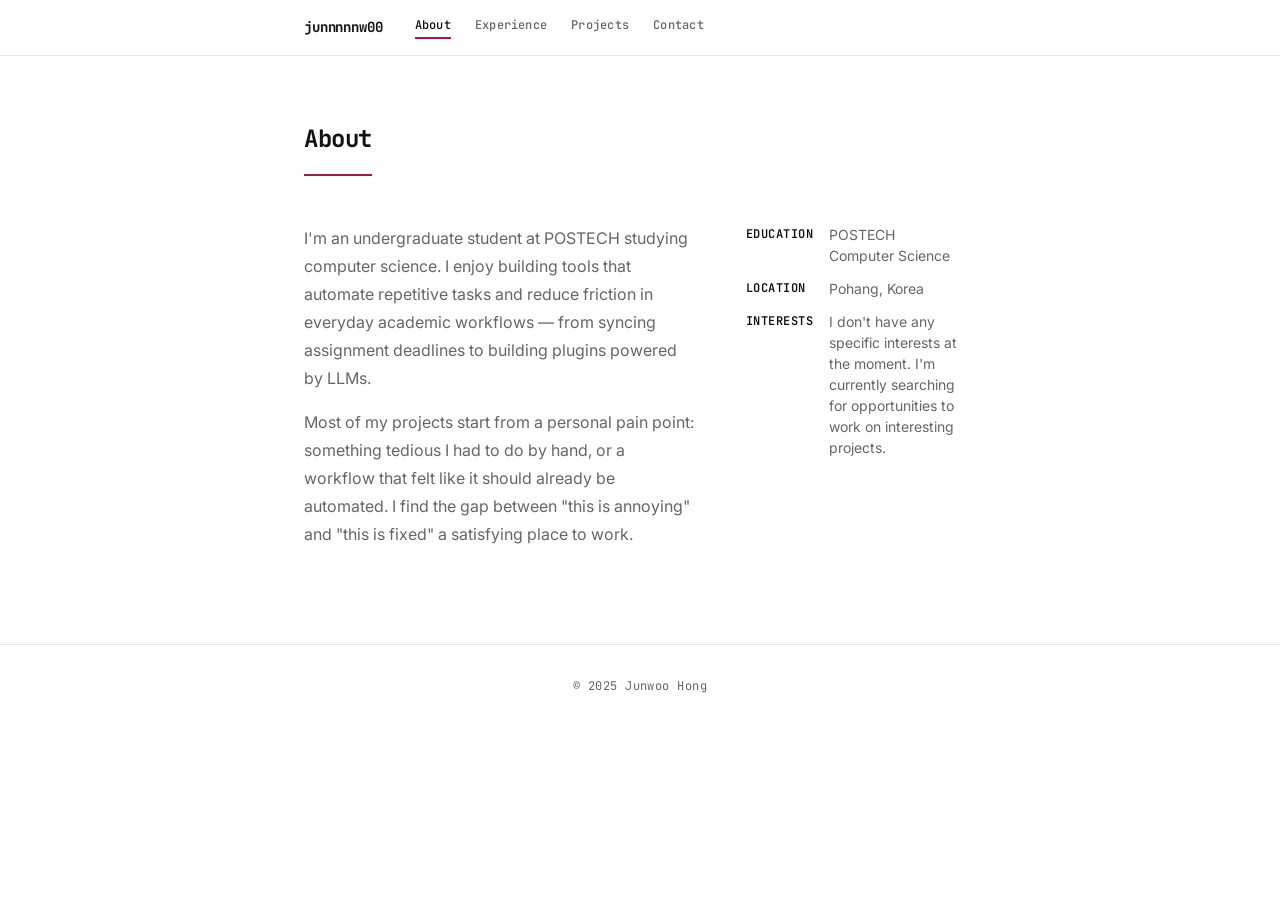
==== about.html @ e809b9aa "Initial portfolio site Co-Authored-By: Claude Sonnet 4.6 <noreply@anthropic.com>" ====
<!DOCTYPE html>
<html lang="en">
<head>
  <meta charset="UTF-8">
  <meta name="viewport" content="width=device-width, initial-scale=1.0">
  <title>About — Junwoo Hong</title>
  <meta name="description" content="About Junwoo Hong — POSTECH Undergraduate Student">
  <link rel="preconnect" href="https://fonts.googleapis.com">
  <link rel="preconnect" href="https://fonts.gstatic.com" crossorigin>
  <link href="https://fonts.googleapis.com/css2?family=JetBrains+Mono:wght@400;500;600;700&family=Inter:wght@400;500&display=swap" rel="stylesheet">
  <link rel="stylesheet" href="style.css">
</head>
<body>

  <header class="nav">
    <div class="nav-inner">
      <a class="nav-name" href="index.html">junnnnnw00</a>
      <nav class="nav-links">
        <a href="about.html">About</a>
        <a href="experience.html">Experience</a>
        <a href="projects.html">Projects</a>
        <a href="contact.html">Contact</a>
      </nav>
    </div>
  </header>

  <main class="page-main">
    <div class="container">
      <h1 class="page-title">About</h1>
      <div class="about-grid">
        <div class="about-bio">
          <p>
            I'm an undergraduate student at POSTECH studying computer science.
            I enjoy building tools that automate repetitive tasks and reduce friction
            in everyday academic workflows — from syncing assignment deadlines to
            building plugins powered by LLMs.
          </p>
          <p>
            Most of my projects start from a personal pain point: something tedious
            I had to do by hand, or a workflow that felt like it should already be
            automated. I find the gap between "this is annoying" and "this is fixed"
            a satisfying place to work.
          </p>
        </div>
        <div class="about-details">
          <dl class="detail-list">
            <dt>EDUCATION</dt>
            <dd>POSTECH<br>Computer Science</dd>

            <dt>LOCATION</dt>
            <dd>Pohang, Korea</dd>

            <dt>INTERESTS</dt>
            <dd>I don't have any specific interests at the moment. I'm currently searching for opportunities to work on interesting projects.</dd>
          </dl>
        </div>
      </div>
    </div>
  </main>

  <footer class="site-footer">
    <div class="container">
      <p class="footer-copy">&copy; 2025 Junwoo Hong</p>
    </div>
  </footer>

  <script src="main.js"></script>
</body>
</html>
---- style.css ----
/* ===== Reset ===== */
*, *::before, *::after {
  box-sizing: border-box;
  margin: 0;
  padding: 0;
}

/* ===== Design Tokens ===== */
:root {
  --font-sans:    'Inter', -apple-system, BlinkMacSystemFont, sans-serif;
  --font-display: 'JetBrains Mono', 'SFMono-Regular', Menlo, Consolas, monospace;

  --text-xs:   0.75rem;
  --text-sm:   0.875rem;
  --text-base: 1rem;
  --text-lg:   1.125rem;
  --text-xl:   1.25rem;
  --text-2xl:  1.5rem;
  --text-hero: clamp(2.75rem, 7vw, 4.5rem);

  --color-bg:           #ffffff;
  --color-surface:      #f8f8f6;
  --color-border:       #e5e5e3;
  --color-text:         #111111;
  --color-muted:        #666666;
  --color-accent:       #A61955;   /* POSTECH Red */
  --color-accent-hover: #881540;
  --color-accent-bg:    #fce8ef;
  --color-accent-text:  #A61955;

  --space-1:  0.25rem;
  --space-2:  0.5rem;
  --space-3:  0.75rem;
  --space-4:  1rem;
  --space-6:  1.5rem;
  --space-8:  2rem;
  --space-12: 3rem;
  --space-16: 4rem;
  --space-20: 5rem;
  --space-24: 6rem;

  --max-width:  720px;
  --nav-height: 56px;
  --radius-sm:  4px;
  --radius:     8px;
  --transition: 0.15s ease;
}

/* ===== Base ===== */
html {
  scroll-behavior: smooth;
}

body {
  font-family: var(--font-sans);
  background: var(--color-bg);
  color: var(--color-text);
  line-height: 1.6;
  -webkit-font-smoothing: antialiased;
}

a {
  color: var(--color-accent);
  text-decoration: none;
  transition: color var(--transition);
}

a:hover {
  color: var(--color-accent-hover);
}

img {
  display: block;
  max-width: 100%;
}

/* ===== Layout ===== */
.container {
  max-width: var(--max-width);
  margin-inline: auto;
  padding-inline: var(--space-6);
}

/* ===== Navigation ===== */
.nav {
  position: sticky;
  top: 0;
  z-index: 100;
  height: var(--nav-height);
  background: rgba(255, 255, 255, 0.92);
  backdrop-filter: blur(8px);
  -webkit-backdrop-filter: blur(8px);
  border-bottom: 1px solid var(--color-border);
}

.nav-inner {
  max-width: var(--max-width);
  margin-inline: auto;
  padding-inline: var(--space-6);
  height: 100%;
  display: flex;
  align-items: center;
  gap: var(--space-8);
}

.nav-name {
  font-family: var(--font-display);
  font-weight: 700;
  font-size: var(--text-sm);
  color: var(--color-text);
  letter-spacing: -0.01em;
  flex-shrink: 0;
}

.nav-name:hover {
  color: var(--color-accent);
}

.nav-links {
  display: flex;
  align-items: center;
  gap: var(--space-6);
}

.nav-links a {
  font-family: var(--font-display);
  font-size: var(--text-xs);
  font-weight: 500;
  color: var(--color-muted);
  letter-spacing: 0.02em;
  padding-bottom: 2px;
  border-bottom: 2px solid transparent;
  transition: color var(--transition), border-color var(--transition);
}

.nav-links a:hover,
.nav-links a.active {
  color: var(--color-text);
  border-bottom-color: var(--color-accent);
}

/* ===== Hero ===== */
.section-hero {
  min-height: calc(100vh - var(--nav-height));
  display: flex;
  align-items: center;
  padding-block: var(--space-24);
}

.hero-inner {
  display: flex;
  align-items: center;
  justify-content: space-between;
  gap: var(--space-12);
}

.hero-text {
  flex: 1;
}

.hero-label {
  font-family: var(--font-display);
  font-size: var(--text-xs);
  color: var(--color-muted);
  font-weight: 400;
  margin-bottom: var(--space-4);
  letter-spacing: 0.06em;
}

.hero-name {
  font-family: var(--font-display);
  font-size: var(--text-hero);
  font-weight: 700;
  letter-spacing: -0.03em;
  line-height: 1.05;
  margin-bottom: var(--space-6);
}

.hero-tagline {
  font-family: var(--font-sans);
  font-size: var(--text-lg);
  color: var(--color-muted);
  line-height: 1.6;
  margin-bottom: var(--space-8);
  max-width: 440px;
}

.hero-links {
  display: flex;
  gap: var(--space-3);
  flex-wrap: wrap;
}

.btn-outline {
  display: inline-flex;
  align-items: center;
  gap: var(--space-2);
  padding: var(--space-2) var(--space-4);
  border: 1px solid var(--color-border);
  border-radius: var(--radius-sm);
  font-family: var(--font-display);
  font-size: var(--text-xs);
  font-weight: 500;
  color: var(--color-text);
  letter-spacing: 0.02em;
  transition: border-color var(--transition), color var(--transition), background var(--transition);
}

.btn-outline:hover {
  color: var(--color-accent);
  border-color: var(--color-accent);
  background: var(--color-accent-bg);
}

.btn-outline svg {
  width: 15px;
  height: 15px;
  flex-shrink: 0;
}

.hero-photo img {
  width: 160px;
  height: 160px;
  border-radius: 50%;
  object-fit: cover;
  border: 1px solid var(--color-border);
}

/* ===== Inner Pages ===== */
.page-main {
  padding-block: var(--space-16) var(--space-24);
}

.page-title {
  font-family: var(--font-display);
  font-size: var(--text-2xl);
  font-weight: 700;
  letter-spacing: -0.02em;
  margin-bottom: var(--space-12);
  padding-bottom: var(--space-4);
  border-bottom: 2px solid var(--color-accent);
  display: inline-block;
}

/* ===== About ===== */
.about-grid {
  display: flex;
  gap: var(--space-12);
  align-items: flex-start;
}

.about-bio {
  flex: 1;
}

.about-bio p {
  color: var(--color-muted);
  line-height: 1.75;
  font-size: var(--text-base);
  margin-bottom: var(--space-4);
}

.about-bio p:last-child {
  margin-bottom: 0;
}

.about-details {
  flex-shrink: 0;
  width: 230px;
}

.detail-list {
  display: grid;
  grid-template-columns: auto 1fr;
  gap: var(--space-3) var(--space-4);
  font-size: var(--text-sm);
}

.detail-list dt {
  font-family: var(--font-display);
  font-size: var(--text-xs);
  font-weight: 600;
  color: var(--color-text);
  white-space: nowrap;
  letter-spacing: 0.04em;
  padding-top: 1px;
}

.detail-list dd {
  color: var(--color-muted);
  line-height: 1.5;
}

/* ===== Experience ===== */
.exp-list {
  display: flex;
  flex-direction: column;
  gap: var(--space-6);
}

.exp-item {
  padding: var(--space-6);
  border: 1px solid var(--color-border);
  border-radius: var(--radius);
  background: var(--color-surface);
  transition: border-color var(--transition);
}

.exp-item:hover {
  border-color: #ccc;
}

.exp-meta {
  display: flex;
  align-items: center;
  gap: var(--space-3);
  margin-bottom: var(--space-3);
}

.exp-period {
  font-family: var(--font-display);
  font-size: var(--text-xs);
  color: var(--color-muted);
  letter-spacing: 0.02em;
}

.exp-badge {
  font-family: var(--font-display);
  font-size: 0.65rem;
  font-weight: 600;
  padding: 2px var(--space-2);
  border-radius: var(--radius-sm);
  letter-spacing: 0.06em;
  text-transform: uppercase;
}

.exp-badge.in-progress{
  background: var(--color-accent-bg);
  color: var(--color-accent-text);
}

.exp-badge.done{
  background: var(--color-surface);
  color: var(--color-accent-text);
  border: 1px solid var(--color-accent);
}

.exp-title {
  font-family: var(--font-display);
  font-size: var(--text-lg);
  font-weight: 700;
  letter-spacing: -0.01em;
  margin-bottom: var(--space-2);
  line-height: 1.3;
}

.exp-org {
  font-size: var(--text-sm);
  color: var(--color-muted);
  margin-bottom: var(--space-3);
}

.exp-topic {
  font-size: var(--text-sm);
  color: var(--color-text);
  font-style: italic;
  margin-bottom: var(--space-3);
  padding-left: var(--space-3);
  border-left: 2px solid var(--color-accent);
}

.exp-desc {
  font-size: var(--text-sm);
  color: var(--color-muted);
  line-height: 1.65;
}

/* ===== Projects ===== */
.project-list {
  display: flex;
  flex-direction: column;
  gap: var(--space-4);
}

.project-card {
  padding: var(--space-6);
  border: 1px solid var(--color-border);
  border-radius: var(--radius);
  background: var(--color-surface);
  transition: border-color var(--transition), box-shadow var(--transition);
}

.project-card:hover {
  border-color: #c0bebb;
  box-shadow: 0 2px 10px rgba(0, 0, 0, 0.05);
}

.project-card.fork {
  opacity: 0.85;
}

.project-header {
  display: flex;
  align-items: center;
  gap: var(--space-3);
  margin-bottom: var(--space-3);
  flex-wrap: wrap;
}

.project-name {
  font-family: var(--font-display);
  font-size: var(--text-base);
  font-weight: 700;
  letter-spacing: -0.01em;
}

.project-name a {
  color: var(--color-text);
}

.project-name a:hover {
  color: var(--color-accent);
}

.project-lang {
  font-family: var(--font-display);
  font-size: var(--text-xs);
  color: var(--color-muted);
  background: var(--color-border);
  padding: 2px var(--space-2);
  border-radius: var(--radius-sm);
  white-space: nowrap;
  letter-spacing: 0.02em;
}

.project-badge {
  font-family: var(--font-display);
  font-size: 0.65rem;
  font-weight: 600;
  padding: 2px var(--space-2);
  border-radius: var(--radius-sm);
  letter-spacing: 0.06em;
  text-transform: uppercase;
  white-space: nowrap;
}

.project-badge.contribution {
  background: #f0f0ee;
  color: #888;
  border: 1px solid var(--color-border);
}

.project-badge.in-progress {
  background: var(--color-accent-bg);
  color: var(--color-accent-text);
}

.project-badge.in-progress{
  background: var(--color-accent-bg);
  color: var(--color-accent-text);
}

.project-badge.done{
  background: var(--color-surface);
  color: var(--color-accent-text);
  border: 1px solid var(--color-accent);
}

.project-desc {
  font-size: var(--text-sm);
  color: var(--color-muted);
  line-height: 1.65;
  margin-bottom: var(--space-4);
}

.project-tags {
  display: flex;
  flex-wrap: wrap;
  gap: var(--space-2);
}

.tag {
  font-family: var(--font-display);
  font-size: var(--text-xs);
  color: var(--color-muted);
  border: 1px solid var(--color-border);
  border-radius: var(--radius-sm);
  padding: 2px var(--space-2);
  letter-spacing: 0.02em;
}

.projects-more {
  margin-top: var(--space-8);
  font-family: var(--font-display);
  font-size: var(--text-xs);
  color: var(--color-muted);
  letter-spacing: 0.02em;
}

/* ===== Contact ===== */
.contact-intro {
  font-size: var(--text-base);
  color: var(--color-muted);
  margin-bottom: var(--space-10);
  line-height: 1.7;
  max-width: 480px;
}

.social-links {
  display: flex;
  flex-direction: column;
  gap: var(--space-5);
}

.social-link {
  display: inline-flex;
  align-items: center;
  gap: var(--space-3);
  color: var(--color-text);
  font-family: var(--font-display);
  font-size: var(--text-sm);
  font-weight: 500;
  letter-spacing: 0.01em;
  transition: color var(--transition);
}

.social-link:hover {
  color: var(--color-accent);
}

.social-link svg {
  width: 20px;
  height: 20px;
  flex-shrink: 0;
  color: var(--color-muted);
  transition: color var(--transition);
}

.social-link:hover svg {
  color: var(--color-accent);
}

/* ===== Footer ===== */
.site-footer {
  padding-block: var(--space-8);
  border-top: 1px solid var(--color-border);
}

.footer-copy {
  font-family: var(--font-display);
  font-size: var(--text-xs);
  color: var(--color-muted);
  text-align: center;
  letter-spacing: 0.04em;
}

/* ===== Mobile ===== */
@media (max-width: 640px) {
  :root {
    --space-24: 4rem;
    --space-16: 3rem;
  }

  .section-hero {
    min-height: auto;
    padding-block: var(--space-16);
  }

  .hero-inner {
    flex-direction: column-reverse;
    align-items: center;
    text-align: center;
  }

  .hero-photo {
    margin-bottom: var(--space-6);
  }

  .hero-photo img {
    width: 120px;
    height: 120px;
  }

  .hero-tagline {
    margin-inline: auto;
  }

  .hero-links {
    justify-content: center;
  }

  .about-grid {
    flex-direction: column;
    gap: var(--space-8);
  }

  .about-details {
    width: 100%;
  }

  .nav-links {
    gap: var(--space-4);
  }

  .nav-name {
    font-size: var(--text-xs);
  }
}
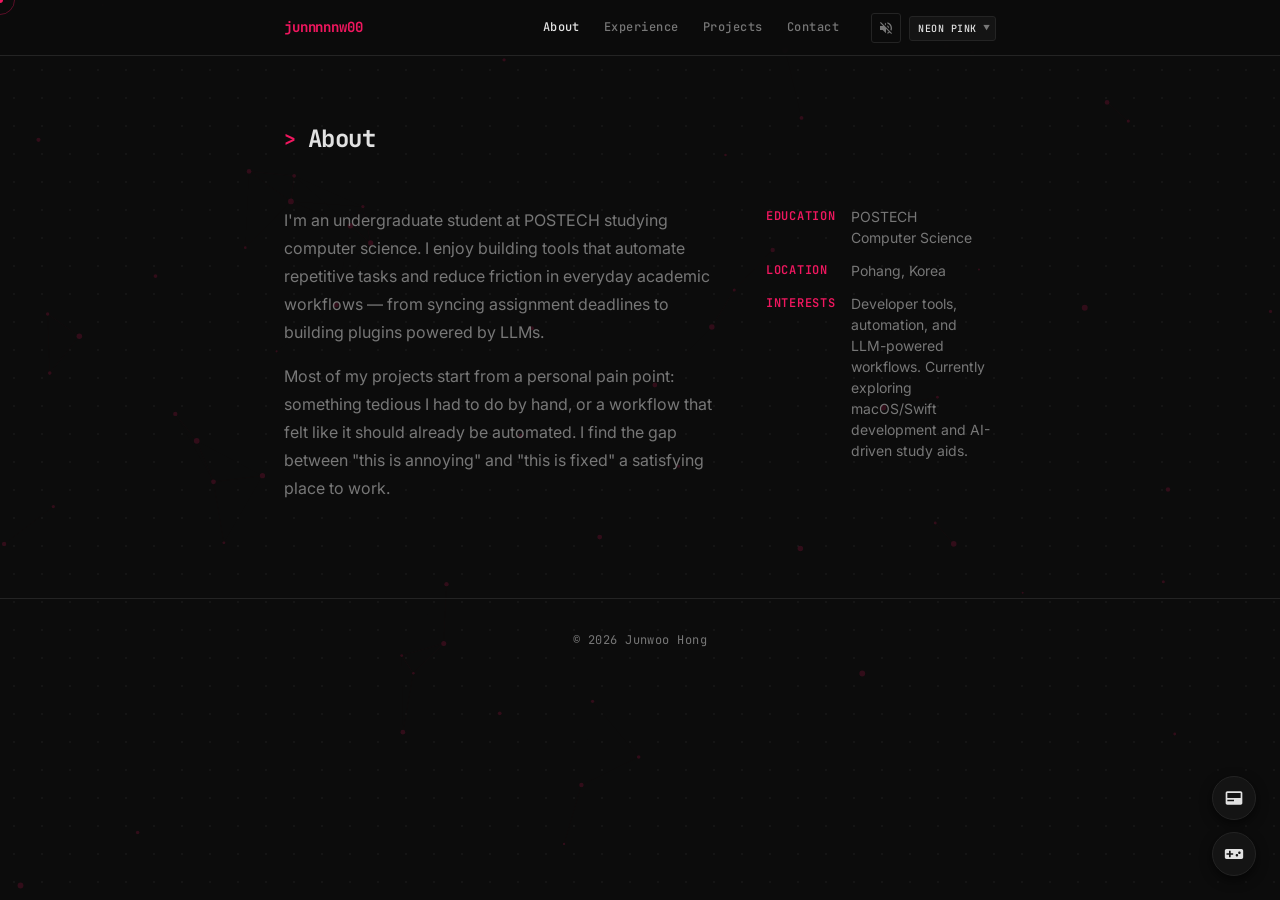
==== commit 3c333d95: "feat: full website redesign — terminal, arcade, themes, particles, audio" ====
--- a/about.html
+++ b/about.html
@@ -8,9 +8,85 @@
   <link rel="preconnect" href="https://fonts.googleapis.com">
   <link rel="preconnect" href="https://fonts.gstatic.com" crossorigin>
   <link href="https://fonts.googleapis.com/css2?family=JetBrains+Mono:wght@400;500;600;700&family=Inter:wght@400;500&display=swap" rel="stylesheet">
+  <link rel="icon" type="image/svg+xml" href="favicon.svg">
   <link rel="stylesheet" href="style.css">
 </head>
 <body>
+
+  <canvas id="bg-canvas"></canvas>
+
+  <div class="floating-dock">
+    <button class="dock-btn terminal-toggle" title="Open Terminal">
+      <span class="dock-tooltip">Terminal (Ctrl + `)</span>
+      <svg viewBox="0 0 24 24"><path d="M20 4H4c-1.1 0-1.99.9-1.99 2L2 18c0 1.1.9 2 2 2h16c1.1 0 2-.9 2-2V6c0-1.1-.9-2-2-2zm-8 12H4v-2h8v2zm8-4H4V6h16v6z"/></svg>
+    </button>
+    <button class="dock-btn arcade-toggle" title="Retro Arcade">
+      <span class="dock-tooltip">Retro Arcade</span>
+      <svg viewBox="0 0 24 24"><path d="M21 6H3c-1.1 0-2 .9-2 2v8c0 1.1.9 2 2 2h18c1.1 0 2-.9 2-2V8c0-1.1-.9-2-2-2zm-10 7H8v3H6v-3H3v-2h3V8h2v3h3v2zm4.5 2c-.83 0-1.5-.67-1.5-1.5s.67-1.5 1.5-1.5 1.5.67 1.5 1.5-.67 1.5-1.5 1.5zm3-3c-.83 0-1.5-.67-1.5-1.5s.67-1.5 1.5-1.5 1.5.67 1.5 1.5-.67 1.5-1.5 1.5z"/></svg>
+    </button>
+  </div>
+
+  <div class="terminal-modal crt">
+    <div class="terminal-window">
+      <div class="terminal-header">
+        <div class="terminal-title">
+          <svg width="14" height="14" viewBox="0 0 24 24" fill="none" stroke="currentColor" stroke-width="2"><polyline points="4 17 10 11 4 5"/><line x1="12" y1="19" x2="20" y2="19"/></svg>
+          junnnnnw00@mainframe:~
+        </div>
+        <div class="terminal-controls">
+          <span class="terminal-dot close"></span>
+          <span class="terminal-dot min"></span>
+          <span class="terminal-dot max"></span>
+        </div>
+      </div>
+      <div class="terminal-body">
+        <div class="terminal-output"></div>
+        <div class="terminal-input-line">
+          <span class="terminal-prompt">junnnnnw00@portfolio:~$</span>
+          <input type="text" class="terminal-input" autocomplete="off" spellcheck="false" title="Terminal Input">
+        </div>
+      </div>
+    </div>
+  </div>
+
+  <div class="arcade-modal">
+    <div class="arcade-cabinet">
+      <div class="arcade-header">
+        <div class="arcade-title">SNAKE ARCADE</div>
+        <button class="arcade-btn btn-close" style="max-width:35px; padding:2px;">X</button>
+      </div>
+      <div class="arcade-screen-wrapper crt">
+        <canvas id="arcade-canvas"></canvas>
+      </div>
+      <div class="arcade-info">
+        <div class="arcade-score">SCORE: <span id="arcade-score-val">0</span></div>
+        <div class="arcade-score">HIGH: <span id="arcade-high-val">0</span></div>
+      </div>
+      <div class="arcade-controls-pad">
+        <div class="arcade-dpad">
+          <button class="dpad-btn dpad-up" title="Move Up">▲</button>
+          <button class="dpad-btn dpad-left" title="Move Left">◀</button>
+          <button class="dpad-btn dpad-right" title="Move Right">▶</button>
+          <button class="dpad-btn dpad-down" title="Move Down">▼</button>
+        </div>
+        <div class="arcade-btn-row">
+          <button class="arcade-btn" id="btn-arcade-start">START</button>
+          <button class="arcade-btn btn-close">CLOSE</button>
+        </div>
+      </div>
+    </div>
+  </div>
+
+  <div class="matrix-overlay">
+    <canvas id="matrix-canvas"></canvas>
+    <div class="hack-text">
+      <div style="font-size:18px; margin-bottom:5px; letter-spacing:2px;">[ SECURITY SYSTEM INTRUSION ]</div>
+      <div class="hack-status-text" style="color:#fff; font-size:12px;">Accessing POSTECH Mainframe...</div>
+      <div class="hack-progress">
+        <div class="hack-bar"></div>
+      </div>
+    </div>
+  </div>
 
   <header class="nav">
     <div class="nav-inner">
@@ -21,6 +97,19 @@
         <a href="projects.html">Projects</a>
         <a href="contact.html">Contact</a>
       </nav>
+      <div class="nav-controls">
+        <button class="control-btn sound-toggle" title="Unmute Sounds">
+          <svg viewBox="0 0 24 24"><path d="M16.5 12c0-1.77-1.02-3.29-2.5-4.03v2.21l2.45 2.45c.03-.21.05-.42.05-.63zm2.5 0c0 .94-.2 1.82-.54 2.64l1.51 1.51C20.63 14.91 21 13.5 21 12c0-4.28-2.99-7.86-7-8.77v2.06c2.89.86 5 3.54 5 6.71zM4.27 3L3 4.27 7.73 9H3v6h4l5 5v-6.73l4.25 4.25c-.67.52-1.42.93-2.25 1.18v2.03c1.38-.31 2.63-.95 3.69-1.81L19.73 21 21 19.73l-9-9L4.27 3zM12 4L9.91 6.09 12 8.18V4z"/></svg>
+        </button>
+        <div class="theme-select-wrapper">
+          <select class="theme-select" title="Change Theme">
+            <option value="default">Neon Pink</option>
+            <option value="matrix">Matrix</option>
+            <option value="nord">Nord</option>
+            <option value="vaporwave">Vaporwave</option>
+          </select>
+        </div>
+      </div>
     </div>
   </header>
 
@@ -28,7 +117,7 @@
     <div class="container">
       <h1 class="page-title">About</h1>
       <div class="about-grid">
-        <div class="about-bio">
+        <div class="about-bio reveal">
           <p>
             I'm an undergraduate student at POSTECH studying computer science.
             I enjoy building tools that automate repetitive tasks and reduce friction
@@ -42,7 +131,7 @@
             a satisfying place to work.
           </p>
         </div>
-        <div class="about-details">
+        <div class="about-details reveal" data-delay="1">
           <dl class="detail-list">
             <dt>EDUCATION</dt>
             <dd>POSTECH<br>Computer Science</dd>
@@ -51,7 +140,7 @@
             <dd>Pohang, Korea</dd>
 
             <dt>INTERESTS</dt>
-            <dd>I don't have any specific interests at the moment. I'm currently searching for opportunities to work on interesting projects.</dd>
+            <dd>Developer tools, automation, and LLM-powered workflows. Currently exploring macOS/Swift development and AI-driven study aids.</dd>
           </dl>
         </div>
       </div>
@@ -60,7 +149,7 @@
 
   <footer class="site-footer">
     <div class="container">
-      <p class="footer-copy">&copy; 2025 Junwoo Hong</p>
+      <p class="footer-copy">&copy; 2026 Junwoo Hong</p>
     </div>
   </footer>
 
--- a/style.css
+++ b/style.css
@@ -16,17 +16,7 @@
   --text-lg:   1.125rem;
   --text-xl:   1.25rem;
   --text-2xl:  1.5rem;
-  --text-hero: clamp(2.75rem, 7vw, 4.5rem);
-
-  --color-bg:           #ffffff;
-  --color-surface:      #f8f8f6;
-  --color-border:       #e5e5e3;
-  --color-text:         #111111;
-  --color-muted:        #666666;
-  --color-accent:       #A61955;   /* POSTECH Red */
-  --color-accent-hover: #881540;
-  --color-accent-bg:    #fce8ef;
-  --color-accent-text:  #A61955;
+  --text-hero: clamp(3rem, 9vw, 5.5rem);
 
   --space-1:  0.25rem;
   --space-2:  0.5rem;
@@ -39,25 +29,91 @@
   --space-20: 5rem;
   --space-24: 6rem;
 
-  --max-width:  720px;
+  --max-width:  760px;
   --nav-height: 56px;
-  --radius-sm:  4px;
-  --radius:     8px;
+  --radius-sm:  3px;
+  --radius:     6px;
   --transition: 0.15s ease;
+
+  /* Default Theme: Neopunk */
+  --color-bg:          #0c0c0c;
+  --color-surface:     #141414;
+  --color-surface-2:   #1c1c1c;
+  --color-border:      #242424;
+  --color-text:        #e2e2e2;
+  --color-muted:       #777777;
+  --color-accent:      #f0175f;
+  --color-accent-hover:#ff4d80;
+  --color-accent-bg:   rgba(240, 23, 95, 0.1);
+  --color-accent-text: #f0175f;
+  --color-green:       #22c55e;
+  --glow-color:        rgba(240, 23, 95, 0.4);
+}
+
+[data-theme="matrix"] {
+  --color-bg:          #050805;
+  --color-surface:     #0c120c;
+  --color-surface-2:   #121d12;
+  --color-border:      #1a2e1a;
+  --color-text:        #39ff14;
+  --color-muted:       #1e7e10;
+  --color-accent:      #39ff14;
+  --color-accent-hover:#7dff68;
+  --color-accent-bg:   rgba(57, 255, 20, 0.1);
+  --color-accent-text: #39ff14;
+  --color-green:       #39ff14;
+  --glow-color:        rgba(57, 255, 20, 0.5);
+}
+
+[data-theme="nord"] {
+  --color-bg:          #2e3440;
+  --color-surface:     #3b4252;
+  --color-surface-2:   #434c5e;
+  --color-border:      #4c566a;
+  --color-text:        #eceff4;
+  --color-muted:       #81a1c1;
+  --color-accent:      #88c0d0;
+  --color-accent-hover:#8fbcbb;
+  --color-accent-bg:   rgba(136, 192, 208, 0.15);
+  --color-accent-text: #88c0d0;
+  --color-green:       #a3be8c;
+  --glow-color:        rgba(136, 192, 208, 0.3);
+}
+
+[data-theme="vaporwave"] {
+  --color-bg:          #120136;
+  --color-surface:     #20085a;
+  --color-surface-2:   #2e0c7a;
+  --color-border:      #400082;
+  --color-text:        #00f0ff;
+  --color-muted:       #b336ff;
+  --color-accent:      #ff007f;
+  --color-accent-hover:#ff52a2;
+  --color-accent-bg:   rgba(255, 0, 127, 0.15);
+  --color-accent-text: #ff007f;
+  --color-green:       #00f0ff;
+  --glow-color:        rgba(255, 0, 127, 0.5);
 }
 
 /* ===== Base ===== */
-html {
-  scroll-behavior: smooth;
-}
+html { scroll-behavior: smooth; }
 
 body {
   font-family: var(--font-sans);
-  background: var(--color-bg);
+  background-color: var(--color-bg);
+  background-image: radial-gradient(circle, rgba(255,255,255,0.035) 1px, transparent 1px);
+  background-size: 28px 28px;
   color: var(--color-text);
   line-height: 1.6;
   -webkit-font-smoothing: antialiased;
-}
+  transition: background-color 0.4s ease, color 0.4s ease, border-color 0.4s ease, box-shadow 0.4s ease;
+}
+
+/* Custom scrollbar */
+::-webkit-scrollbar { width: 5px; }
+::-webkit-scrollbar-track { background: var(--color-bg); }
+::-webkit-scrollbar-thumb { background: var(--color-border); border-radius: 3px; }
+::-webkit-scrollbar-thumb:hover { background: var(--color-muted); }
 
 a {
   color: var(--color-accent);
@@ -65,9 +121,7 @@
   transition: color var(--transition);
 }
 
-a:hover {
-  color: var(--color-accent-hover);
-}
+a:hover { color: var(--color-accent-hover); }
 
 img {
   display: block;
@@ -87,9 +141,9 @@
   top: 0;
   z-index: 100;
   height: var(--nav-height);
-  background: rgba(255, 255, 255, 0.92);
-  backdrop-filter: blur(8px);
-  -webkit-backdrop-filter: blur(8px);
+  background: rgba(12, 12, 12, 0.88);
+  backdrop-filter: blur(12px);
+  -webkit-backdrop-filter: blur(12px);
   border-bottom: 1px solid var(--color-border);
 }
 
@@ -107,19 +161,18 @@
   font-family: var(--font-display);
   font-weight: 700;
   font-size: var(--text-sm);
-  color: var(--color-text);
+  color: var(--color-accent);
   letter-spacing: -0.01em;
   flex-shrink: 0;
 }
 
-.nav-name:hover {
-  color: var(--color-accent);
-}
+.nav-name:hover { color: var(--color-accent-hover); }
 
 .nav-links {
   display: flex;
   align-items: center;
   gap: var(--space-6);
+  margin-left: auto;
 }
 
 .nav-links a {
@@ -127,16 +180,13 @@
   font-size: var(--text-xs);
   font-weight: 500;
   color: var(--color-muted);
-  letter-spacing: 0.02em;
-  padding-bottom: 2px;
-  border-bottom: 2px solid transparent;
-  transition: color var(--transition), border-color var(--transition);
+  letter-spacing: 0.04em;
+  transition: color var(--transition);
 }
 
 .nav-links a:hover,
 .nav-links a.active {
   color: var(--color-text);
-  border-bottom-color: var(--color-accent);
 }
 
 /* ===== Hero ===== */
@@ -154,33 +204,51 @@
   gap: var(--space-12);
 }
 
-.hero-text {
-  flex: 1;
-}
-
-.hero-label {
-  font-family: var(--font-display);
-  font-size: var(--text-xs);
-  color: var(--color-muted);
-  font-weight: 400;
+.hero-text { flex: 1; }
+
+.hero-prompt {
+  font-family: var(--font-display);
+  font-size: var(--text-sm);
+  color: var(--color-muted);
   margin-bottom: var(--space-4);
-  letter-spacing: 0.06em;
+  letter-spacing: 0.02em;
+  display: flex;
+  align-items: center;
+  gap: var(--space-2);
+}
+
+.hero-prompt::before {
+  content: '>';
+  color: var(--color-accent);
+  font-weight: 700;
 }
 
 .hero-name {
   font-family: var(--font-display);
   font-size: var(--text-hero);
   font-weight: 700;
-  letter-spacing: -0.03em;
-  line-height: 1.05;
+  letter-spacing: -0.04em;
+  line-height: 1;
   margin-bottom: var(--space-6);
+  color: var(--color-text);
+}
+
+.blink-cursor {
+  color: var(--color-accent);
+  font-weight: 300;
+  animation: blink 1.1s step-end infinite;
+}
+
+@keyframes blink {
+  0%, 100% { opacity: 1; }
+  50%       { opacity: 0; }
 }
 
 .hero-tagline {
   font-family: var(--font-sans);
   font-size: var(--text-lg);
   color: var(--color-muted);
-  line-height: 1.6;
+  line-height: 1.65;
   margin-bottom: var(--space-8);
   max-width: 440px;
 }
@@ -189,6 +257,7 @@
   display: flex;
   gap: var(--space-3);
   flex-wrap: wrap;
+  margin-bottom: var(--space-8);
 }
 
 .btn-outline {
@@ -201,8 +270,8 @@
   font-family: var(--font-display);
   font-size: var(--text-xs);
   font-weight: 500;
-  color: var(--color-text);
-  letter-spacing: 0.02em;
+  color: var(--color-muted);
+  letter-spacing: 0.04em;
   transition: border-color var(--transition), color var(--transition), background var(--transition);
 }
 
@@ -213,17 +282,44 @@
 }
 
 .btn-outline svg {
-  width: 15px;
-  height: 15px;
+  width: 14px;
+  height: 14px;
   flex-shrink: 0;
 }
 
+/* Status indicator */
+.hero-status {
+  display: inline-flex;
+  align-items: center;
+  gap: var(--space-2);
+  font-family: var(--font-display);
+  font-size: var(--text-xs);
+  color: var(--color-muted);
+  letter-spacing: 0.03em;
+}
+
+.status-dot {
+  width: 6px;
+  height: 6px;
+  border-radius: 50%;
+  background: var(--color-green);
+  flex-shrink: 0;
+  animation: pulse-green 2s ease infinite;
+}
+
+@keyframes pulse-green {
+  0%   { box-shadow: 0 0 0 0   rgba(34, 197, 94, 0.5); }
+  70%  { box-shadow: 0 0 0 7px rgba(34, 197, 94, 0);   }
+  100% { box-shadow: 0 0 0 0   rgba(34, 197, 94, 0);   }
+}
+
 .hero-photo img {
-  width: 160px;
-  height: 160px;
+  width: 140px;
+  height: 140px;
   border-radius: 50%;
   object-fit: cover;
   border: 1px solid var(--color-border);
+  filter: grayscale(15%);
 }
 
 /* ===== Inner Pages ===== */
@@ -237,9 +333,17 @@
   font-weight: 700;
   letter-spacing: -0.02em;
   margin-bottom: var(--space-12);
-  padding-bottom: var(--space-4);
-  border-bottom: 2px solid var(--color-accent);
-  display: inline-block;
+  color: var(--color-text);
+  display: flex;
+  align-items: center;
+  gap: var(--space-3);
+}
+
+.page-title::before {
+  content: '>';
+  color: var(--color-accent);
+  font-size: var(--text-xl);
+  line-height: 1;
 }
 
 /* ===== About ===== */
@@ -249,9 +353,7 @@
   align-items: flex-start;
 }
 
-.about-bio {
-  flex: 1;
-}
+.about-bio { flex: 1; }
 
 .about-bio p {
   color: var(--color-muted);
@@ -260,9 +362,7 @@
   margin-bottom: var(--space-4);
 }
 
-.about-bio p:last-child {
-  margin-bottom: 0;
-}
+.about-bio p:last-child { margin-bottom: 0; }
 
 .about-details {
   flex-shrink: 0;
@@ -280,9 +380,9 @@
   font-family: var(--font-display);
   font-size: var(--text-xs);
   font-weight: 600;
-  color: var(--color-text);
+  color: var(--color-accent);
   white-space: nowrap;
-  letter-spacing: 0.04em;
+  letter-spacing: 0.06em;
   padding-top: 1px;
 }
 
@@ -295,19 +395,15 @@
 .exp-list {
   display: flex;
   flex-direction: column;
-  gap: var(--space-6);
+  gap: var(--space-4);
 }
 
 .exp-item {
   padding: var(--space-6);
   border: 1px solid var(--color-border);
+  border-left: 3px solid var(--color-accent);
   border-radius: var(--radius);
   background: var(--color-surface);
-  transition: border-color var(--transition);
-}
-
-.exp-item:hover {
-  border-color: #ccc;
 }
 
 .exp-meta {
@@ -334,15 +430,16 @@
   text-transform: uppercase;
 }
 
-.exp-badge.in-progress{
+.exp-badge.in-progress {
   background: var(--color-accent-bg);
-  color: var(--color-accent-text);
-}
-
-.exp-badge.done{
-  background: var(--color-surface);
-  color: var(--color-accent-text);
-  border: 1px solid var(--color-accent);
+  color: var(--color-accent);
+  border: 1px solid rgba(240, 23, 95, 0.3);
+}
+
+.exp-badge.done {
+  background: var(--color-surface-2);
+  color: var(--color-muted);
+  border: 1px solid var(--color-border);
 }
 
 .exp-title {
@@ -352,6 +449,7 @@
   letter-spacing: -0.01em;
   margin-bottom: var(--space-2);
   line-height: 1.3;
+  color: var(--color-text);
 }
 
 .exp-org {
@@ -377,65 +475,68 @@
 
 /* ===== Projects ===== */
 .project-list {
-  display: flex;
-  flex-direction: column;
+  display: grid;
+  grid-template-columns: repeat(2, 1fr);
   gap: var(--space-4);
 }
 
 .project-card {
   padding: var(--space-6);
   border: 1px solid var(--color-border);
+  border-top: 2px solid var(--color-accent);
   border-radius: var(--radius);
   background: var(--color-surface);
-  transition: border-color var(--transition), box-shadow var(--transition);
-}
-
-.project-card:hover {
-  border-color: #c0bebb;
-  box-shadow: 0 2px 10px rgba(0, 0, 0, 0.05);
 }
 
 .project-card.fork {
-  opacity: 0.85;
+  border-top-color: var(--color-border);
+  opacity: 0.7;
 }
 
 .project-header {
   display: flex;
   align-items: center;
-  gap: var(--space-3);
+  gap: var(--space-2);
   margin-bottom: var(--space-3);
   flex-wrap: wrap;
 }
 
 .project-name {
   font-family: var(--font-display);
-  font-size: var(--text-base);
+  font-size: var(--text-sm);
   font-weight: 700;
   letter-spacing: -0.01em;
-}
-
-.project-name a {
-  color: var(--color-text);
-}
-
-.project-name a:hover {
-  color: var(--color-accent);
-}
+  flex: 1;
+  min-width: 0;
+}
+
+.project-name a { color: var(--color-text); }
+.project-name a:hover { color: var(--color-accent); }
 
 .project-lang {
   font-family: var(--font-display);
   font-size: var(--text-xs);
   color: var(--color-muted);
-  background: var(--color-border);
-  padding: 2px var(--space-2);
-  border-radius: var(--radius-sm);
+  display: inline-flex;
+  align-items: center;
+  gap: 5px;
+  letter-spacing: 0.02em;
   white-space: nowrap;
-  letter-spacing: 0.02em;
+}
+
+.project-lang::before {
+  content: '';
+  display: inline-block;
+  width: 8px;
+  height: 8px;
+  border-radius: 50%;
+  background: var(--lang-color, var(--color-muted));
+  flex-shrink: 0;
 }
 
 .project-badge {
   font-family: var(--font-display);
-  font-size: 0.65rem;
+  font-size: 0.62rem;
   font-weight: 600;
   padding: 2px var(--space-2);
   border-radius: var(--radius-sm);
@@ -445,25 +546,21 @@
 }
 
 .project-badge.contribution {
-  background: #f0f0ee;
-  color: #888;
+  background: var(--color-surface-2);
+  color: var(--color-muted);
   border: 1px solid var(--color-border);
 }
 
 .project-badge.in-progress {
   background: var(--color-accent-bg);
-  color: var(--color-accent-text);
-}
-
-.project-badge.in-progress{
-  background: var(--color-accent-bg);
-  color: var(--color-accent-text);
-}
-
-.project-badge.done{
-  background: var(--color-surface);
-  color: var(--color-accent-text);
-  border: 1px solid var(--color-accent);
+  color: var(--color-accent);
+  border: 1px solid rgba(240, 23, 95, 0.3);
+}
+
+.project-badge.done {
+  background: var(--color-surface-2);
+  color: var(--color-muted);
+  border: 1px solid var(--color-border);
 }
 
 .project-desc {
@@ -481,12 +578,12 @@
 
 .tag {
   font-family: var(--font-display);
-  font-size: var(--text-xs);
+  font-size: 0.65rem;
   color: var(--color-muted);
   border: 1px solid var(--color-border);
   border-radius: var(--radius-sm);
   padding: 2px var(--space-2);
-  letter-spacing: 0.02em;
+  letter-spacing: 0.04em;
 }
 
 .projects-more {
@@ -495,13 +592,14 @@
   font-size: var(--text-xs);
   color: var(--color-muted);
   letter-spacing: 0.02em;
+  grid-column: 1 / -1;
 }
 
 /* ===== Contact ===== */
 .contact-intro {
   font-size: var(--text-base);
   color: var(--color-muted);
-  margin-bottom: var(--space-10);
+  margin-bottom: var(--space-8);
   line-height: 1.7;
   max-width: 480px;
 }
@@ -509,7 +607,7 @@
 .social-links {
   display: flex;
   flex-direction: column;
-  gap: var(--space-5);
+  gap: var(--space-4);
 }
 
 .social-link {
@@ -524,21 +622,17 @@
   transition: color var(--transition);
 }
 
-.social-link:hover {
-  color: var(--color-accent);
-}
+.social-link:hover { color: var(--color-accent); }
 
 .social-link svg {
-  width: 20px;
-  height: 20px;
+  width: 18px;
+  height: 18px;
   flex-shrink: 0;
   color: var(--color-muted);
   transition: color var(--transition);
 }
 
-.social-link:hover svg {
-  color: var(--color-accent);
-}
+.social-link:hover svg { color: var(--color-accent); }
 
 /* ===== Footer ===== */
 .site-footer {
@@ -572,37 +666,722 @@
     text-align: center;
   }
 
-  .hero-photo {
-    margin-bottom: var(--space-6);
+  .hero-photo { margin-bottom: var(--space-6); }
+
+  .hero-photo img {
+    width: 100px;
+    height: 100px;
   }
 
-  .hero-photo img {
-    width: 120px;
-    height: 120px;
-  }
-
-  .hero-tagline {
-    margin-inline: auto;
-  }
-
-  .hero-links {
-    justify-content: center;
-  }
+  .hero-tagline  { margin-inline: auto; }
+  .hero-links    { justify-content: center; }
+  .hero-status   { justify-content: center; }
+  .hero-prompt   { justify-content: center; }
 
   .about-grid {
     flex-direction: column;
     gap: var(--space-8);
   }
 
-  .about-details {
-    width: 100%;
-  }
-
-  .nav-links {
-    gap: var(--space-4);
-  }
-
-  .nav-name {
-    font-size: var(--text-xs);
-  }
-}
+  .about-details { width: 100%; }
+  .nav-links     { gap: var(--space-4); }
+  .nav-name      { font-size: var(--text-xs); }
+
+  .project-list  { grid-template-columns: 1fr; }
+}
+
+/* ===== Animations ===== */
+@keyframes fadeUp {
+  from { opacity: 0; transform: translateY(20px); }
+  to   { opacity: 1; transform: translateY(0); }
+}
+
+@keyframes fadeIn {
+  from { opacity: 0; }
+  to   { opacity: 1; }
+}
+
+body { animation: fadeIn 0.3s ease both; }
+
+.section-hero .hero-prompt  { animation: fadeUp 0.6s 0.05s cubic-bezier(0.16, 1, 0.3, 1) both; }
+.section-hero .hero-name    { animation: fadeUp 0.7s 0.15s cubic-bezier(0.16, 1, 0.3, 1) both; }
+.section-hero .hero-tagline { animation: fadeUp 0.7s 0.28s cubic-bezier(0.16, 1, 0.3, 1) both; }
+.section-hero .hero-links   { animation: fadeUp 0.7s 0.40s cubic-bezier(0.16, 1, 0.3, 1) both; }
+.section-hero .hero-status  { animation: fadeUp 0.6s 0.52s cubic-bezier(0.16, 1, 0.3, 1) both; }
+.section-hero .hero-photo   { animation: fadeIn 0.9s 0.2s  ease both; }
+
+.page-title { animation: fadeUp 0.6s 0.08s cubic-bezier(0.16, 1, 0.3, 1) both; }
+
+/* Scroll reveal */
+.reveal {
+  opacity: 0;
+  translate: 0 22px;
+  transition: opacity 0.65s cubic-bezier(0.16, 1, 0.3, 1),
+              translate 0.65s cubic-bezier(0.16, 1, 0.3, 1);
+}
+
+.reveal.in-view { opacity: 1; translate: 0 0; }
+
+.reveal[data-delay="1"] { transition-delay: 0.10s; }
+.reveal[data-delay="2"] { transition-delay: 0.20s; }
+.reveal[data-delay="3"] { transition-delay: 0.30s; }
+.reveal[data-delay="4"] { transition-delay: 0.40s; }
+.reveal[data-delay="5"] { transition-delay: 0.50s; }
+.reveal[data-delay="6"] { transition-delay: 0.60s; }
+
+/* Enhanced card transitions */
+.project-card,
+.exp-item {
+  transition: border-color 0.2s ease,
+              box-shadow 0.4s cubic-bezier(0.16, 1, 0.3, 1),
+              transform 0.4s cubic-bezier(0.16, 1, 0.3, 1);
+  position: relative;
+  overflow: hidden;
+}
+
+/* Radial shine on hover */
+.project-card::before,
+.exp-item::before {
+  content: '';
+  position: absolute;
+  inset: 0;
+  background: radial-gradient(
+    circle at var(--mx, 50%) var(--my, 50%),
+    rgba(240, 23, 95, 0.07) 0%,
+    transparent 65%
+  );
+  opacity: 0;
+  transition: opacity 0.35s;
+  pointer-events: none;
+  z-index: 0;
+}
+
+.project-card:hover::before,
+.exp-item:hover::before { opacity: 1; }
+
+.project-card > *,
+.exp-item > * { position: relative; z-index: 1; }
+
+/* Custom cursor */
+.cursor-dot,
+.cursor-ring {
+  position: fixed;
+  top: 0;
+  left: 0;
+  pointer-events: none;
+  z-index: 9999;
+  border-radius: 50%;
+  transform: translate(-50%, -50%);
+  will-change: left, top;
+}
+
+.cursor-dot {
+  width: 6px;
+  height: 6px;
+  background: var(--color-accent);
+  transition: opacity 0.25s, transform 0.15s;
+}
+
+.cursor-ring {
+  width: 30px;
+  height: 30px;
+  border: 1.5px solid var(--color-accent);
+  opacity: 0.35;
+  transition: width 0.3s cubic-bezier(0.16, 1, 0.3, 1),
+              height 0.3s cubic-bezier(0.16, 1, 0.3, 1),
+              opacity 0.3s;
+}
+
+body.cursor-expanded .cursor-ring { width: 52px; height: 52px; opacity: 0.15; }
+body.cursor-expanded .cursor-dot  { transform: translate(-50%, -50%) scale(1.5); }
+body.cursor-hidden   .cursor-dot,
+body.cursor-hidden   .cursor-ring { opacity: 0; }
+
+body.cursor-expanded .cursor-ring { width: 52px; height: 52px; opacity: 0.15; }
+body.cursor-expanded .cursor-dot  { transform: translate(-50%, -50%) scale(1.5); }
+body.cursor-hidden   .cursor-dot,
+body.cursor-hidden   .cursor-ring { opacity: 0; }
+
+@media (hover: hover) and (pointer: fine) {
+  body.custom-cursor,
+  body.custom-cursor * { cursor: none !important; }
+}
+
+@media (hover: none), (pointer: coarse) {
+  .cursor-dot, .cursor-ring { display: none; }
+}
+
+/* ===== NEW INTERACTIVE SYSTEM STYLES ===== */
+
+/* Global Theme Transitions */
+.nav, .site-footer, .project-card, .exp-item, .btn-outline, a, p, h1, h2, h3, span, li, dt, dd {
+  transition: background-color 0.4s ease, border-color 0.4s ease, color 0.4s ease, box-shadow 0.4s ease;
+}
+
+/* Particle Background Canvas */
+#bg-canvas {
+  position: fixed;
+  inset: 0;
+  z-index: -2;
+  width: 100%;
+  height: 100%;
+  pointer-events: none;
+  opacity: 0.65;
+}
+
+/* Nav Controls */
+.nav-controls {
+  display: flex;
+  align-items: center;
+  gap: var(--space-2);
+}
+
+.control-btn {
+  background: none;
+  border: 1px solid var(--color-border);
+  color: var(--color-muted);
+  cursor: pointer;
+  padding: 6px;
+  border-radius: var(--radius-sm);
+  display: flex;
+  align-items: center;
+  justify-content: center;
+  transition: all var(--transition);
+}
+
+.control-btn:hover {
+  color: var(--color-accent);
+  border-color: var(--color-accent);
+  background: var(--color-accent-bg);
+  box-shadow: 0 0 8px var(--glow-color);
+}
+
+.control-btn svg {
+  width: 16px;
+  height: 16px;
+  fill: currentColor;
+}
+
+/* Theme Dropdown Select */
+.theme-select-wrapper {
+  position: relative;
+}
+
+.theme-select {
+  background: var(--color-surface);
+  border: 1px solid var(--color-border);
+  color: var(--color-text);
+  font-family: var(--font-display);
+  font-size: 10px;
+  font-weight: 500;
+  padding: 5px 8px;
+  border-radius: var(--radius-sm);
+  cursor: pointer;
+  outline: none;
+  text-transform: uppercase;
+  letter-spacing: 0.05em;
+  transition: all var(--transition);
+  appearance: none;
+  -webkit-appearance: none;
+  padding-right: 18px;
+}
+
+.theme-select:hover {
+  border-color: var(--color-accent);
+  box-shadow: 0 0 8px var(--glow-color);
+}
+
+.theme-select-wrapper::after {
+  content: '▼';
+  font-size: 7px;
+  color: var(--color-muted);
+  position: absolute;
+  right: 6px;
+  top: 50%;
+  transform: translateY(-50%);
+  pointer-events: none;
+}
+
+/* Floating Dock */
+.floating-dock {
+  position: fixed;
+  bottom: var(--space-6);
+  right: var(--space-6);
+  display: flex;
+  flex-direction: column;
+  gap: var(--space-3);
+  z-index: 1000;
+}
+
+.dock-btn {
+  width: 44px;
+  height: 44px;
+  border-radius: 50%;
+  background: var(--color-surface);
+  border: 1px solid var(--color-border);
+  color: var(--color-text);
+  display: flex;
+  align-items: center;
+  justify-content: center;
+  cursor: pointer;
+  box-shadow: 0 4px 12px rgba(0, 0, 0, 0.6);
+  transition: all 0.3s cubic-bezier(0.16, 1, 0.3, 1);
+  position: relative;
+}
+
+.dock-btn:hover {
+  transform: translateY(-4px) scale(1.05);
+  border-color: var(--color-accent);
+  color: var(--color-accent);
+  box-shadow: 0 0 15px var(--glow-color);
+}
+
+.dock-btn svg {
+  width: 20px;
+  height: 20px;
+  fill: currentColor;
+}
+
+.dock-tooltip {
+  position: absolute;
+  right: 54px;
+  background: var(--color-surface-2);
+  border: 1px solid var(--color-border);
+  color: var(--color-text);
+  font-family: var(--font-display);
+  font-size: 10px;
+  padding: 4px 8px;
+  border-radius: var(--radius-sm);
+  white-space: nowrap;
+  opacity: 0;
+  pointer-events: none;
+  transition: opacity 0.2s ease;
+  letter-spacing: 0.05em;
+  box-shadow: 0 2px 6px rgba(0,0,0,0.5);
+}
+
+.dock-btn:hover .dock-tooltip {
+  opacity: 1;
+}
+
+/* Terminal Modal UI */
+.terminal-modal {
+  position: fixed;
+  inset: 0;
+  background: rgba(0, 0, 0, 0.75);
+  backdrop-filter: blur(4px);
+  z-index: 2000;
+  display: flex;
+  align-items: center;
+  justify-content: center;
+  opacity: 0;
+  pointer-events: none;
+  transition: opacity 0.3s ease;
+  padding: var(--space-4);
+}
+
+.terminal-modal.active {
+  opacity: 1;
+  pointer-events: all;
+}
+
+.terminal-window {
+  width: 100%;
+  max-width: 680px;
+  height: 460px;
+  background: #050505;
+  border: 2px solid var(--color-accent);
+  border-radius: 8px;
+  box-shadow: 0 0 30px var(--glow-color);
+  display: flex;
+  flex-direction: column;
+  overflow: hidden;
+  position: relative;
+}
+
+/* CRT Overlay Screen Effects */
+.crt::after {
+  content: " ";
+  display: block;
+  position: absolute;
+  top: 0; left: 0; bottom: 0; right: 0;
+  background: linear-gradient(rgba(18, 16, 16, 0) 50%, rgba(0, 0, 0, 0.25) 50%), linear-gradient(90deg, rgba(255, 0, 0, 0.04), rgba(0, 255, 0, 0.02), rgba(0, 0, 255, 0.04));
+  z-index: 10;
+  background-size: 100% 4px, 6px 100%;
+  pointer-events: none;
+}
+
+.crt::before {
+  content: " ";
+  display: block;
+  position: absolute;
+  top: 0; left: 0; bottom: 0; right: 0;
+  background: radial-gradient(circle, transparent 60%, rgba(0, 0, 0, 0.4) 100%);
+  z-index: 11;
+  pointer-events: none;
+}
+
+.terminal-header {
+  background: var(--color-surface);
+  border-bottom: 2px solid var(--color-accent);
+  padding: var(--space-2) var(--space-4);
+  display: flex;
+  align-items: center;
+  justify-content: space-between;
+  user-select: none;
+}
+
+.terminal-title {
+  font-family: var(--font-display);
+  font-size: var(--text-xs);
+  font-weight: 700;
+  color: var(--color-accent);
+  letter-spacing: 0.05em;
+  display: flex;
+  align-items: center;
+  gap: 8px;
+}
+
+.terminal-controls {
+  display: flex;
+  gap: 6px;
+}
+
+.terminal-dot {
+  width: 12px;
+  height: 12px;
+  border-radius: 50%;
+  cursor: pointer;
+}
+.terminal-dot.close { background: #ff5f56; }
+.terminal-dot.min { background: #ffbd2e; }
+.terminal-dot.max { background: #27c93f; }
+
+.terminal-body {
+  flex: 1;
+  padding: var(--space-4);
+  overflow-y: auto;
+  font-family: var(--font-display);
+  font-size: var(--text-sm);
+  color: var(--color-text);
+  display: flex;
+  flex-direction: column;
+  gap: var(--space-2);
+  line-height: 1.5;
+  scroll-behavior: smooth;
+  z-index: 2;
+}
+
+.terminal-output {
+  display: flex;
+  flex-direction: column;
+  gap: var(--space-2);
+  word-break: break-word;
+  white-space: pre-wrap;
+}
+
+.terminal-output .info { color: var(--color-text); }
+.terminal-output .error { color: #ff5f56; }
+.terminal-output .success { color: var(--color-green); }
+.terminal-output .help-cmd { color: var(--color-accent); font-weight: 600; }
+
+.terminal-input-line {
+  display: flex;
+  align-items: center;
+  gap: var(--space-2);
+  position: relative;
+  margin-top: auto;
+}
+
+.terminal-prompt {
+  color: var(--color-accent);
+  font-weight: 700;
+}
+
+.terminal-input {
+  flex: 1;
+  background: transparent;
+  border: none;
+  outline: none;
+  font-family: var(--font-display);
+  font-size: var(--text-sm);
+  color: var(--color-text);
+  caret-color: var(--color-accent);
+}
+
+/* Arcade Cabinet Modal (Snake) */
+.arcade-modal {
+  position: fixed;
+  inset: 0;
+  background: rgba(0, 0, 0, 0.8);
+  backdrop-filter: blur(6px);
+  z-index: 2100;
+  display: flex;
+  align-items: center;
+  justify-content: center;
+  opacity: 0;
+  pointer-events: none;
+  transition: opacity 0.3s ease;
+  padding: var(--space-4);
+}
+
+.arcade-modal.active {
+  opacity: 1;
+  pointer-events: all;
+}
+
+.arcade-cabinet {
+  width: 100%;
+  max-width: 400px;
+  background: var(--color-surface);
+  border: 3px solid var(--color-accent);
+  border-radius: 12px;
+  box-shadow: 0 0 35px var(--glow-color);
+  overflow: hidden;
+  position: relative;
+  display: flex;
+  flex-direction: column;
+}
+
+.arcade-header {
+  background: #000;
+  border-bottom: 2px solid var(--color-accent);
+  padding: var(--space-3) var(--space-4);
+  display: flex;
+  align-items: center;
+  justify-content: space-between;
+}
+
+.arcade-title {
+  font-family: var(--font-display);
+  font-size: var(--text-sm);
+  font-weight: 700;
+  color: var(--color-accent);
+  letter-spacing: 0.1em;
+  text-shadow: 0 0 8px var(--glow-color);
+}
+
+.arcade-screen-wrapper {
+  padding: var(--space-4);
+  background: #030303;
+  display: flex;
+  justify-content: center;
+  align-items: center;
+  position: relative;
+}
+
+#arcade-canvas {
+  background: #000;
+  border: 1px solid var(--color-border);
+  box-shadow: inset 0 0 10px rgba(255, 255, 255, 0.05);
+  max-width: 100%;
+  height: auto;
+}
+
+.arcade-info {
+  display: flex;
+  justify-content: space-between;
+  padding: 0 var(--space-4) var(--space-3) var(--space-4);
+  font-family: var(--font-display);
+  font-size: var(--text-xs);
+  color: var(--color-muted);
+}
+
+.arcade-score span {
+  color: var(--color-accent);
+  font-weight: 700;
+}
+
+.arcade-controls-pad {
+  padding: var(--space-4);
+  background: var(--color-surface-2);
+  border-top: 2px solid var(--color-border);
+  display: flex;
+  flex-direction: column;
+  align-items: center;
+  gap: var(--space-3);
+}
+
+.arcade-dpad {
+  display: grid;
+  grid-template-areas: 
+    ". up ."
+    "left . right"
+    ". down .";
+  gap: 6px;
+  width: 130px;
+}
+
+.dpad-btn {
+  background: var(--color-surface);
+  border: 1px solid var(--color-border);
+  color: var(--color-text);
+  height: 38px;
+  border-radius: var(--radius-sm);
+  cursor: pointer;
+  display: flex;
+  align-items: center;
+  justify-content: center;
+  transition: all var(--transition);
+  font-family: var(--font-display);
+  font-size: var(--text-xs);
+}
+
+.dpad-btn:active, .dpad-btn:hover {
+  background: var(--color-accent-bg);
+  border-color: var(--color-accent);
+  color: var(--color-accent);
+}
+
+.dpad-up    { grid-area: up; }
+.dpad-left  { grid-area: left; }
+.dpad-right { grid-area: right; }
+.dpad-down  { grid-area: down; }
+
+.arcade-btn-row {
+  display: flex;
+  gap: var(--space-3);
+  width: 100%;
+  justify-content: center;
+}
+
+.arcade-btn {
+  flex: 1;
+  max-width: 120px;
+  background: var(--color-accent);
+  color: #fff;
+  border: none;
+  padding: var(--space-2) var(--space-3);
+  font-family: var(--font-display);
+  font-size: 11px;
+  font-weight: 700;
+  border-radius: var(--radius-sm);
+  cursor: pointer;
+  box-shadow: 0 0 10px var(--glow-color);
+  transition: all var(--transition);
+}
+
+.arcade-btn:hover {
+  background: var(--color-accent-hover);
+  box-shadow: 0 0 15px var(--glow-color);
+}
+
+.arcade-btn.btn-close {
+  background: #333;
+  color: #ccc;
+  box-shadow: none;
+}
+.arcade-btn.btn-close:hover {
+  background: #444;
+  color: #fff;
+}
+
+/* Hacking Code Rain Overlay */
+.matrix-overlay {
+  position: fixed;
+  inset: 0;
+  z-index: 9999;
+  background: #000;
+  pointer-events: none;
+  opacity: 0;
+  transition: opacity 0.5s ease;
+}
+
+.matrix-overlay.active {
+  opacity: 1;
+  pointer-events: all;
+}
+
+#matrix-canvas {
+  position: absolute;
+  inset: 0;
+  width: 100%;
+  height: 100%;
+}
+
+.hack-text {
+  position: absolute;
+  top: 50%;
+  left: 50%;
+  transform: translate(-50%, -50%);
+  color: var(--color-accent);
+  font-family: var(--font-display);
+  font-size: var(--text-base);
+  font-weight: 700;
+  text-shadow: 0 0 10px var(--glow-color);
+  text-align: center;
+  background: rgba(0, 0, 0, 0.9);
+  border: 1px solid var(--color-accent);
+  padding: var(--space-6);
+  border-radius: var(--radius);
+  pointer-events: none;
+  display: flex;
+  flex-direction: column;
+  align-items: center;
+  gap: var(--space-3);
+  max-width: 90%;
+  box-shadow: 0 0 30px var(--glow-color);
+}
+
+.hack-progress {
+  width: 240px;
+  height: 10px;
+  background: #111;
+  border: 1px solid var(--color-accent);
+  border-radius: var(--radius-sm);
+  overflow: hidden;
+}
+
+.hack-bar {
+  height: 100%;
+  background: var(--color-accent);
+  width: 0%;
+  transition: width 0.05s linear;
+}
+
+/* Projects Search & Filtering */
+.project-filters {
+  display: flex;
+  gap: var(--space-2);
+  margin-bottom: var(--space-8);
+  flex-wrap: wrap;
+}
+
+.filter-btn {
+  background: var(--color-surface);
+  border: 1px solid var(--color-border);
+  color: var(--color-muted);
+  font-family: var(--font-display);
+  font-size: 11px;
+  padding: 6px 14px;
+  border-radius: var(--radius-sm);
+  cursor: pointer;
+  transition: all var(--transition);
+  text-transform: uppercase;
+  letter-spacing: 0.05em;
+}
+
+.filter-btn:hover, .filter-btn.active {
+  border-color: var(--color-accent);
+  color: var(--color-text);
+  background: var(--color-accent-bg);
+  box-shadow: 0 0 8px var(--glow-color);
+}
+
+.project-card {
+  transition: all 0.4s cubic-bezier(0.16, 1, 0.3, 1);
+}
+
+.project-card.hidden {
+  opacity: 0;
+  transform: scale(0.9) translateY(20px);
+  pointer-events: none;
+  position: absolute;
+  visibility: hidden;
+  width: 0;
+  height: 0;
+  padding: 0;
+  margin: 0;
+  border: none;
+  overflow: hidden;
+}
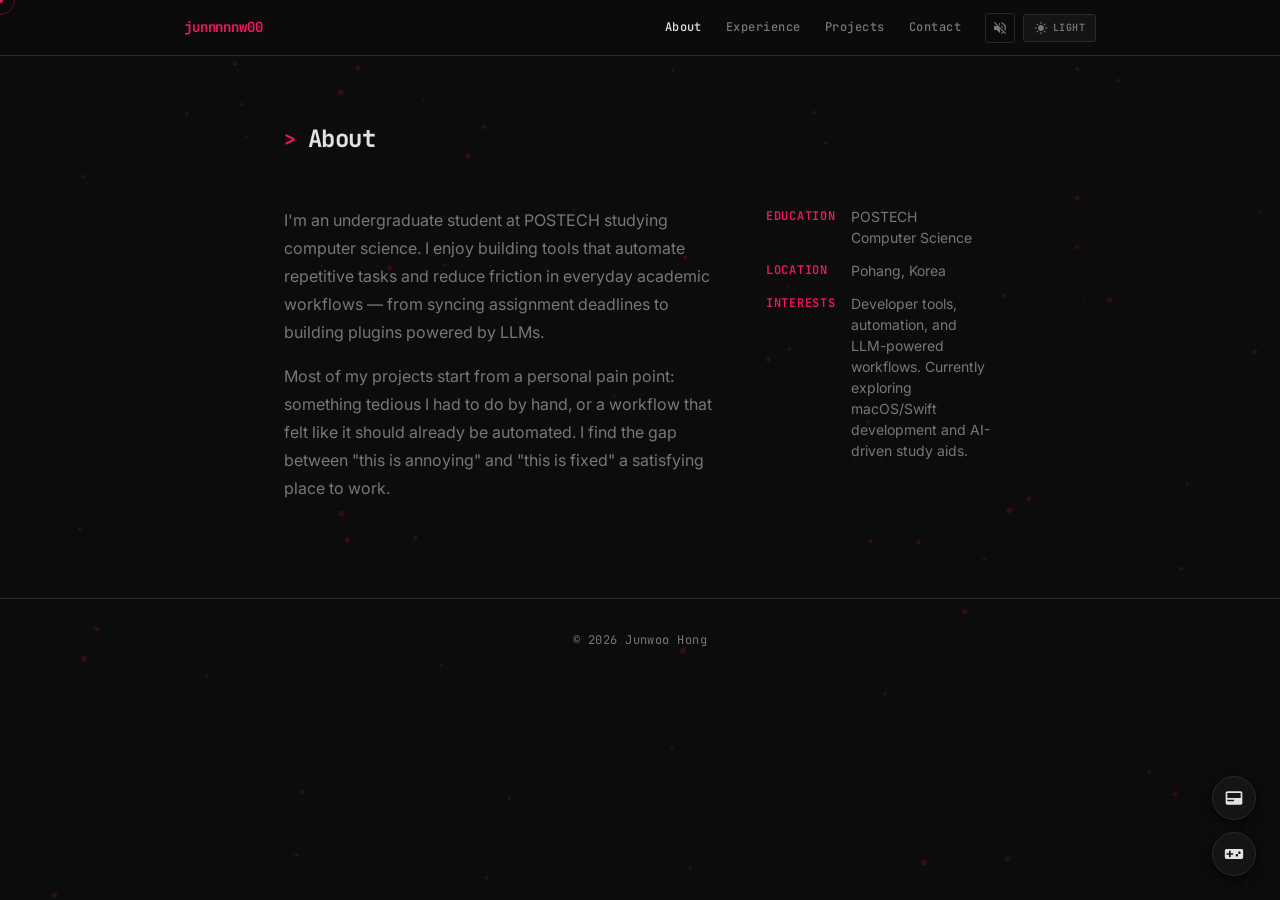
==== commit a355fecb: "feat: complete interactive developer dashboard, web audio synths, dual-game arcade cabinet, and term" ====
--- a/about.html
+++ b/about.html
@@ -10,6 +10,12 @@
   <link href="https://fonts.googleapis.com/css2?family=JetBrains+Mono:wght@400;500;600;700&family=Inter:wght@400;500&display=swap" rel="stylesheet">
   <link rel="icon" type="image/svg+xml" href="favicon.svg">
   <link rel="stylesheet" href="style.css">
+  <script>
+    (function() {
+      var t = localStorage.getItem('theme');
+      if (t === 'light') document.documentElement.setAttribute('data-theme', 'light');
+    })();
+  </script>
 </head>
 <body>
 
@@ -80,11 +86,12 @@
   <div class="matrix-overlay">
     <canvas id="matrix-canvas"></canvas>
     <div class="hack-text">
-      <div style="font-size:18px; margin-bottom:5px; letter-spacing:2px;">[ SECURITY SYSTEM INTRUSION ]</div>
-      <div class="hack-status-text" style="color:#fff; font-size:12px;">Accessing POSTECH Mainframe...</div>
+      <div class="hack-phase-label">[ INITIALIZING ]</div>
+      <div class="hack-status-text">Accessing POSTECH Mainframe...</div>
       <div class="hack-progress">
         <div class="hack-bar"></div>
       </div>
+      <div class="hack-log-box"></div>
     </div>
   </div>
 
@@ -101,14 +108,9 @@
         <button class="control-btn sound-toggle" title="Unmute Sounds">
           <svg viewBox="0 0 24 24"><path d="M16.5 12c0-1.77-1.02-3.29-2.5-4.03v2.21l2.45 2.45c.03-.21.05-.42.05-.63zm2.5 0c0 .94-.2 1.82-.54 2.64l1.51 1.51C20.63 14.91 21 13.5 21 12c0-4.28-2.99-7.86-7-8.77v2.06c2.89.86 5 3.54 5 6.71zM4.27 3L3 4.27 7.73 9H3v6h4l5 5v-6.73l4.25 4.25c-.67.52-1.42.93-2.25 1.18v2.03c1.38-.31 2.63-.95 3.69-1.81L19.73 21 21 19.73l-9-9L4.27 3zM12 4L9.91 6.09 12 8.18V4z"/></svg>
         </button>
-        <div class="theme-select-wrapper">
-          <select class="theme-select" title="Change Theme">
-            <option value="default">Neon Pink</option>
-            <option value="matrix">Matrix</option>
-            <option value="nord">Nord</option>
-            <option value="vaporwave">Vaporwave</option>
-          </select>
-        </div>
+        <button class="theme-toggle" title="Switch to Light mode">
+          <svg viewBox="0 0 24 24"><path d="M12 7c-2.76 0-5 2.24-5 5s2.24 5 5 5 5-2.24 5-5-2.24-5-5-5zM2 13h2c.55 0 1-.45 1-1s-.45-1-1-1H2c-.55 0-1 .45-1 1s.45 1 1 1zm18 0h2c.55 0 1-.45 1-1s-.45-1-1-1h-2c-.55 0-1 .45-1 1s.45 1 1 1zM11 2v2c0 .55.45 1 1 1s1-.45 1-1V2c0-.55-.45-1-1-1s-1 .45-1 1zm0 18v2c0 .55.45 1 1 1s1-.45 1-1v-2c0-.55-.45-1-1-1s-1 .45-1 1zM5.99 4.58a.996.996 0 0 0-1.41 0 .996.996 0 0 0 0 1.41l1.06 1.06c.39.39 1.03.39 1.41 0s.39-1.03 0-1.41L5.99 4.58zm12.37 12.37a.996.996 0 0 0-1.41 0 .996.996 0 0 0 0 1.41l1.06 1.06c.39.39 1.03.39 1.41 0a.996.996 0 0 0 0-1.41l-1.06-1.06zm1.06-10.96a.996.996 0 0 0 0-1.41.996.996 0 0 0-1.41 0l-1.06 1.06c-.39.39-.39 1.03 0 1.41s1.03.39 1.41 0l1.06-1.06zM7.05 18.36a.996.996 0 0 0 0-1.41.996.996 0 0 0-1.41 0l-1.06 1.06c-.39.39-.39 1.03 0 1.41s1.03.39 1.41 0l1.06-1.06z"/></svg> Light
+        </button>
       </div>
     </div>
   </header>
--- a/style.css
+++ b/style.css
@@ -35,11 +35,11 @@
   --radius:     6px;
   --transition: 0.15s ease;
 
-  /* Default Theme: Neopunk */
+  /* Default Theme: Dark (Neopunk) */
   --color-bg:          #0c0c0c;
   --color-surface:     #141414;
   --color-surface-2:   #1c1c1c;
-  --color-border:      #242424;
+  --color-border:      #2a2a2a;
   --color-text:        #e2e2e2;
   --color-muted:       #777777;
   --color-accent:      #f0175f;
@@ -50,49 +50,29 @@
   --glow-color:        rgba(240, 23, 95, 0.4);
 }
 
-[data-theme="matrix"] {
-  --color-bg:          #050805;
-  --color-surface:     #0c120c;
-  --color-surface-2:   #121d12;
-  --color-border:      #1a2e1a;
-  --color-text:        #39ff14;
-  --color-muted:       #1e7e10;
-  --color-accent:      #39ff14;
-  --color-accent-hover:#7dff68;
-  --color-accent-bg:   rgba(57, 255, 20, 0.1);
-  --color-accent-text: #39ff14;
-  --color-green:       #39ff14;
-  --glow-color:        rgba(57, 255, 20, 0.5);
-}
-
-[data-theme="nord"] {
-  --color-bg:          #2e3440;
-  --color-surface:     #3b4252;
-  --color-surface-2:   #434c5e;
-  --color-border:      #4c566a;
-  --color-text:        #eceff4;
-  --color-muted:       #81a1c1;
-  --color-accent:      #88c0d0;
-  --color-accent-hover:#8fbcbb;
-  --color-accent-bg:   rgba(136, 192, 208, 0.15);
-  --color-accent-text: #88c0d0;
-  --color-green:       #a3be8c;
-  --glow-color:        rgba(136, 192, 208, 0.3);
-}
-
-[data-theme="vaporwave"] {
-  --color-bg:          #120136;
-  --color-surface:     #20085a;
-  --color-surface-2:   #2e0c7a;
-  --color-border:      #400082;
-  --color-text:        #00f0ff;
-  --color-muted:       #b336ff;
-  --color-accent:      #ff007f;
-  --color-accent-hover:#ff52a2;
-  --color-accent-bg:   rgba(255, 0, 127, 0.15);
-  --color-accent-text: #ff007f;
-  --color-green:       #00f0ff;
-  --glow-color:        rgba(255, 0, 127, 0.5);
+/* Light Theme */
+[data-theme="light"] {
+  --color-bg:          #f8f8f8;
+  --color-surface:     #ffffff;
+  --color-surface-2:   #f0f0f0;
+  --color-border:      #e0e0e0;
+  --color-text:        #111111;
+  --color-muted:       #666666;
+  --color-accent:      #d4004e;
+  --color-accent-hover:#b8003d;
+  --color-accent-bg:   rgba(212, 0, 78, 0.08);
+  --color-accent-text: #d4004e;
+  --color-green:       #16a34a;
+  --glow-color:        rgba(212, 0, 78, 0.25);
+}
+
+/* Light-theme nav backdrop */
+[data-theme="light"] .nav {
+  background: rgba(248, 248, 248, 0.92);
+}
+
+[data-theme="light"] body {
+  background-image: radial-gradient(circle, rgba(0,0,0,0.06) 1px, transparent 1px);
 }
 
 /* ===== Base ===== */
@@ -148,13 +128,13 @@
 }
 
 .nav-inner {
-  max-width: var(--max-width);
+  max-width: calc(var(--max-width) + 200px);
   margin-inline: auto;
   padding-inline: var(--space-6);
   height: 100%;
   display: flex;
   align-items: center;
-  gap: var(--space-8);
+  gap: var(--space-6);
 }
 
 .nav-name {
@@ -478,6 +458,7 @@
   display: grid;
   grid-template-columns: repeat(2, 1fr);
   gap: var(--space-4);
+  align-items: start;
 }
 
 .project-card {
@@ -592,7 +573,6 @@
   font-size: var(--text-xs);
   color: var(--color-muted);
   letter-spacing: 0.02em;
-  grid-column: 1 / -1;
 }
 
 /* ===== Contact ===== */
@@ -666,12 +646,7 @@
     text-align: center;
   }
 
-  .hero-photo { margin-bottom: var(--space-6); }
-
-  .hero-photo img {
-    width: 100px;
-    height: 100px;
-  }
+  .hero-dashboard-side { margin-bottom: var(--space-6); }
 
   .hero-tagline  { margin-inline: auto; }
   .hero-links    { justify-content: center; }
@@ -684,10 +659,16 @@
   }
 
   .about-details { width: 100%; }
-  .nav-links     { gap: var(--space-4); }
+  .nav-links     { gap: var(--space-3); }
   .nav-name      { font-size: var(--text-xs); }
+  .nav-controls  { gap: var(--space-2); }
 
   .project-list  { grid-template-columns: 1fr; }
+
+  .floating-dock {
+    bottom: var(--space-4);
+    right: var(--space-4);
+  }
 }
 
 /* ===== Animations ===== */
@@ -797,11 +778,6 @@
 body.cursor-hidden   .cursor-dot,
 body.cursor-hidden   .cursor-ring { opacity: 0; }
 
-body.cursor-expanded .cursor-ring { width: 52px; height: 52px; opacity: 0.15; }
-body.cursor-expanded .cursor-dot  { transform: translate(-50%, -50%) scale(1.5); }
-body.cursor-hidden   .cursor-dot,
-body.cursor-hidden   .cursor-ring { opacity: 0; }
-
 @media (hover: hover) and (pointer: fine) {
   body.custom-cursor,
   body.custom-cursor * { cursor: none !important; }
@@ -811,11 +787,206 @@
   .cursor-dot, .cursor-ring { display: none; }
 }
 
-/* ===== NEW INTERACTIVE SYSTEM STYLES ===== */
-
-/* Global Theme Transitions */
-.nav, .site-footer, .project-card, .exp-item, .btn-outline, a, p, h1, h2, h3, span, li, dt, dd {
-  transition: background-color 0.4s ease, border-color 0.4s ease, color 0.4s ease, box-shadow 0.4s ease;
+/* ===== INTERACTIVE SYSTEM STYLES ===== */
+
+/* Global Theme Transitions — only color/bg, not transform (to not break card tilt) */
+html {
+  transition: background-color 0.4s ease;
+}
+body, .nav, .site-footer, .btn-outline {
+  transition: background-color 0.4s ease, border-color 0.4s ease, color 0.4s ease;
+}
+
+/* CRT Screen base animation */
+.crt {
+  position: relative;
+  overflow: hidden;
+  animation: crt-flicker 0.25s infinite;
+}
+
+@keyframes crt-flicker {
+  0% { opacity: 0.993; }
+  50% { opacity: 1.0; }
+  100% { opacity: 0.993; }
+}
+
+/* ===== CYBERPUNK DASHBOARD ===== */
+.cyber-dashboard {
+  width: 320px;
+  background: var(--color-surface);
+  border: 2px solid var(--color-border);
+  border-radius: var(--radius);
+  box-shadow: 0 8px 32px rgba(0, 0, 0, 0.4);
+  transition: border-color var(--transition), box-shadow var(--transition);
+  font-family: var(--font-display);
+}
+
+.cyber-dashboard:hover {
+  border-color: var(--color-accent);
+  box-shadow: 0 0 20px var(--glow-color);
+}
+
+.dashboard-header {
+  background: var(--color-surface-2);
+  border-bottom: 2px solid var(--color-border);
+  padding: var(--space-3) var(--space-4);
+  display: flex;
+  align-items: center;
+  gap: var(--space-3);
+  transition: border-color var(--transition);
+}
+
+.cyber-dashboard:hover .dashboard-header {
+  border-bottom-color: var(--color-accent);
+}
+
+.avatar-holder img {
+  width: 42px;
+  height: 42px;
+  border-radius: 50%;
+  border: 1px solid var(--color-border);
+  object-fit: cover;
+  background: var(--color-bg);
+  transition: border-color var(--transition);
+}
+
+.cyber-dashboard:hover .avatar-holder img {
+  border-color: var(--color-accent);
+}
+
+.header-text {
+  display: flex;
+  flex-direction: column;
+}
+
+.dashboard-title {
+  font-size: var(--text-xs);
+  font-weight: 700;
+  color: var(--color-text);
+  letter-spacing: 0.05em;
+  text-transform: uppercase;
+}
+
+.dashboard-subtitle {
+  font-size: 9px;
+  color: var(--color-muted);
+  letter-spacing: 0.02em;
+}
+
+.dashboard-body {
+  padding: var(--space-4);
+  display: flex;
+  flex-direction: column;
+  gap: var(--space-3);
+}
+
+.metrics-grid {
+  display: grid;
+  grid-template-columns: 1fr 1fr;
+  gap: var(--space-2);
+}
+
+.metric-card {
+  background: var(--color-surface-2);
+  border: 1px solid var(--color-border);
+  border-radius: var(--radius-sm);
+  padding: var(--space-2) var(--space-3);
+  text-align: center;
+}
+
+.metric-label {
+  font-size: 8px;
+  color: var(--color-muted);
+  letter-spacing: 0.06em;
+  text-transform: uppercase;
+  margin-bottom: 2px;
+}
+
+.metric-value {
+  font-size: var(--text-sm);
+  font-weight: 700;
+  color: var(--color-accent);
+  letter-spacing: 0.02em;
+}
+
+.dashboard-section-title {
+  font-size: 9px;
+  font-weight: 700;
+  color: var(--color-muted);
+  letter-spacing: 0.08em;
+  text-transform: uppercase;
+  border-bottom: 1px dashed var(--color-border);
+  padding-bottom: 3px;
+  margin-top: var(--space-1);
+}
+
+.synth-pads {
+  display: grid;
+  grid-template-columns: repeat(4, 1fr);
+  gap: 6px;
+}
+
+.synth-pad {
+  background: var(--color-surface-2);
+  border: 1px solid var(--color-border);
+  color: var(--color-text);
+  font-family: var(--font-display);
+  font-size: 9px;
+  font-weight: 700;
+  padding: var(--space-2) 0;
+  cursor: pointer;
+  border-radius: var(--radius-sm);
+  transition: all var(--transition);
+  text-align: center;
+  outline: none;
+}
+
+.synth-pad:hover, .synth-pad:active {
+  border-color: var(--color-accent);
+  background: var(--color-accent-bg);
+  color: var(--color-accent);
+  box-shadow: 0 0 8px var(--glow-color);
+}
+
+.quick-launches {
+  display: flex;
+  gap: 6px;
+}
+
+.quick-btn {
+  flex: 1;
+  background: var(--color-surface-2);
+  border: 1px solid var(--color-border);
+  color: var(--color-text);
+  font-family: var(--font-display);
+  font-size: 9px;
+  font-weight: 700;
+  padding: 8px 0;
+  cursor: pointer;
+  border-radius: var(--radius-sm);
+  transition: all var(--transition);
+  text-align: center;
+  text-transform: uppercase;
+  letter-spacing: 0.02em;
+  outline: none;
+}
+
+.quick-btn:hover {
+  border-color: var(--color-accent);
+  background: var(--color-accent);
+  color: #fff;
+  box-shadow: 0 0 10px var(--glow-color);
+}
+
+.quick-btn.hack-trigger {
+  border-color: rgba(34, 197, 94, 0.4);
+}
+
+.quick-btn.hack-trigger:hover {
+  border-color: var(--color-green);
+  background: var(--color-green);
+  color: #fff;
+  box-shadow: 0 0 10px rgba(34, 197, 94, 0.4);
 }
 
 /* Particle Background Canvas */
@@ -1369,19 +1540,81 @@
 }
 
 .project-card {
-  transition: all 0.4s cubic-bezier(0.16, 1, 0.3, 1);
+  transition: opacity 0.3s ease, transform 0.3s ease;
 }
 
 .project-card.hidden {
+  display: none;
+}
+
+/* Theme Toggle Button */
+.theme-toggle {
+  background: var(--color-surface);
+  border: 1px solid var(--color-border);
+  color: var(--color-muted);
+  cursor: pointer;
+  padding: 6px 10px;
+  border-radius: var(--radius-sm);
+  display: flex;
+  align-items: center;
+  justify-content: center;
+  gap: 5px;
+  font-family: var(--font-display);
+  font-size: 10px;
+  font-weight: 600;
+  letter-spacing: 0.04em;
+  text-transform: uppercase;
+  transition: all var(--transition);
+  white-space: nowrap;
+}
+
+.theme-toggle:hover {
+  color: var(--color-accent);
+  border-color: var(--color-accent);
+  background: var(--color-accent-bg);
+  box-shadow: 0 0 8px var(--glow-color);
+}
+
+.theme-toggle svg {
+  width: 14px;
+  height: 14px;
+  fill: currentColor;
+  flex-shrink: 0;
+}
+
+/* Hack overlay phased text */
+.hack-phase-label {
+  font-size: 10px;
+  color: var(--color-muted);
+  letter-spacing: 0.1em;
+  text-transform: uppercase;
+  margin-bottom: 4px;
+}
+
+.hack-log-box {
+  width: 100%;
+  max-width: 480px;
+  max-height: 100px;
+  overflow: hidden;
+  text-align: left;
+  font-size: 10px;
+  color: rgba(255,255,255,0.6);
+  font-family: var(--font-display);
+  line-height: 1.6;
+  background: rgba(0,0,0,0.4);
+  border: 1px solid rgba(255,255,255,0.08);
+  border-radius: var(--radius-sm);
+  padding: 6px 10px;
+  word-break: break-all;
+}
+
+.hack-log-box .log-line {
+  display: block;
   opacity: 0;
-  transform: scale(0.9) translateY(20px);
-  pointer-events: none;
-  position: absolute;
-  visibility: hidden;
-  width: 0;
-  height: 0;
-  padding: 0;
-  margin: 0;
-  border: none;
-  overflow: hidden;
-}
+  animation: logFadeIn 0.2s ease forwards;
+}
+
+@keyframes logFadeIn {
+  from { opacity: 0; transform: translateX(-4px); }
+  to   { opacity: 1; transform: translateX(0); }
+}
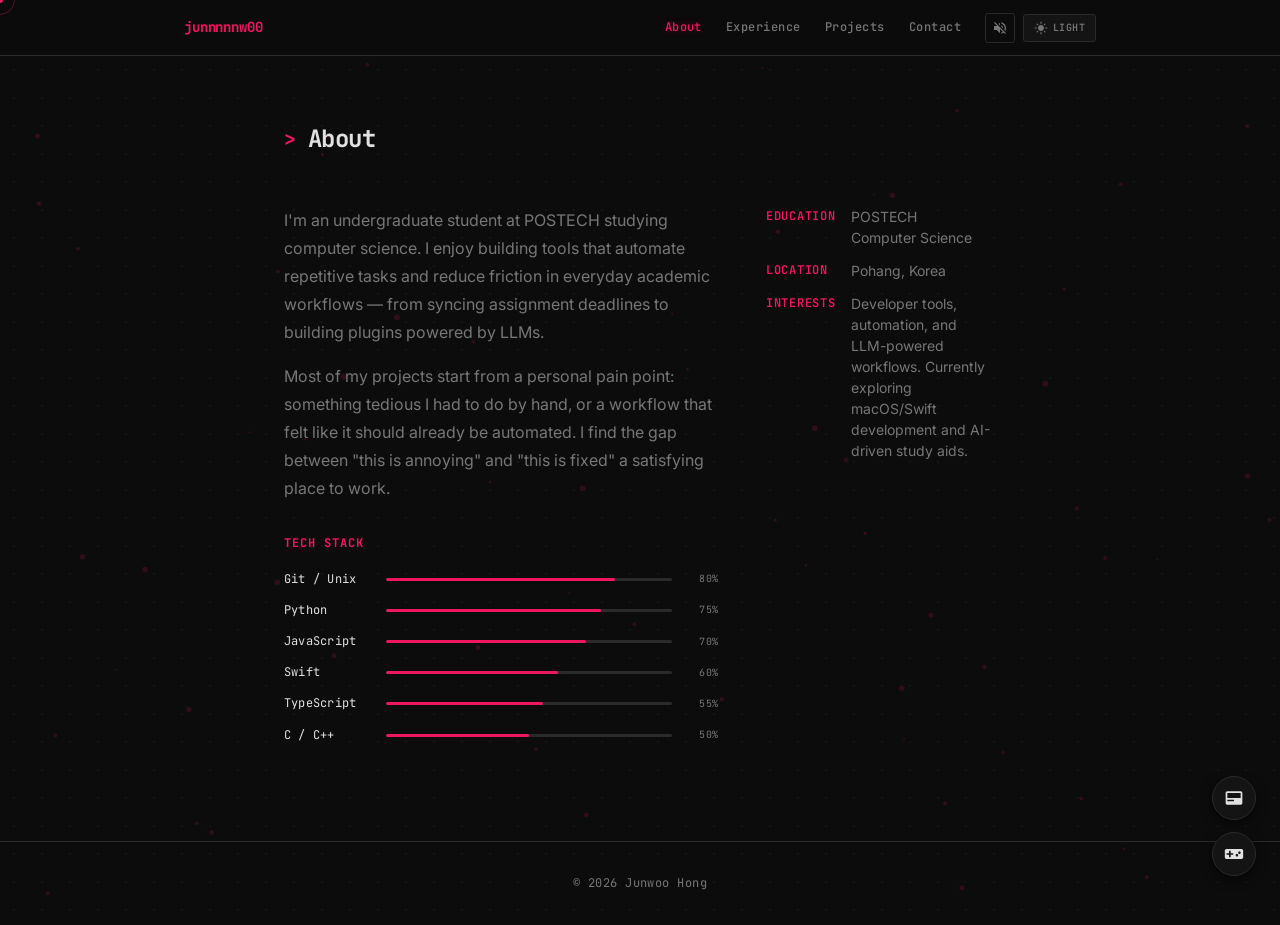
==== commit 6b8faba7: "feat: hero layout fix, education entry, visual skill bars, cursor polish - Fix hero-text-side/hero-d" ====
--- a/about.html
+++ b/about.html
@@ -133,7 +133,43 @@
             a satisfying place to work.
           </p>
         </div>
-        <div class="about-details reveal" data-delay="1">
+        <div class="about-skills reveal" data-delay="1">
+          <p class="skills-label">Tech Stack</p>
+          <div class="skill-list">
+            <div class="skill-row" style="--pct:80%">
+              <span class="skill-name">Git / Unix</span>
+              <div class="skill-track"><div class="skill-fill"></div></div>
+              <span class="skill-pct">80%</span>
+            </div>
+            <div class="skill-row" style="--pct:75%">
+              <span class="skill-name">Python</span>
+              <div class="skill-track"><div class="skill-fill"></div></div>
+              <span class="skill-pct">75%</span>
+            </div>
+            <div class="skill-row" style="--pct:70%">
+              <span class="skill-name">JavaScript</span>
+              <div class="skill-track"><div class="skill-fill"></div></div>
+              <span class="skill-pct">70%</span>
+            </div>
+            <div class="skill-row" style="--pct:60%">
+              <span class="skill-name">Swift</span>
+              <div class="skill-track"><div class="skill-fill"></div></div>
+              <span class="skill-pct">60%</span>
+            </div>
+            <div class="skill-row" style="--pct:55%">
+              <span class="skill-name">TypeScript</span>
+              <div class="skill-track"><div class="skill-fill"></div></div>
+              <span class="skill-pct">55%</span>
+            </div>
+            <div class="skill-row" style="--pct:50%">
+              <span class="skill-name">C / C++</span>
+              <div class="skill-track"><div class="skill-fill"></div></div>
+              <span class="skill-pct">50%</span>
+            </div>
+          </div>
+        </div>
+
+        <div class="about-details reveal" data-delay="2">
           <dl class="detail-list">
             <dt>EDUCATION</dt>
             <dd>POSTECH<br>Computer Science</dd>
--- a/style.css
+++ b/style.css
@@ -166,7 +166,8 @@
 
 .nav-links a:hover,
 .nav-links a.active {
-  color: var(--color-text);
+  color: var(--color-accent);
+  text-shadow: 0 0 8px var(--glow-color);
 }
 
 /* ===== Hero ===== */
@@ -185,6 +186,15 @@
 }
 
 .hero-text { flex: 1; }
+
+.hero-text-side {
+  flex: 1;
+  min-width: 0;
+}
+
+.hero-dashboard-side {
+  flex-shrink: 0;
+}
 
 .hero-prompt {
   font-family: var(--font-display);
@@ -328,12 +338,28 @@
 
 /* ===== About ===== */
 .about-grid {
-  display: flex;
-  gap: var(--space-12);
-  align-items: flex-start;
-}
-
-.about-bio { flex: 1; }
+  display: grid;
+  grid-template-columns: 1fr 230px;
+  grid-template-rows: auto auto;
+  gap: var(--space-8) var(--space-12);
+  align-items: start;
+}
+
+.about-bio {
+  grid-column: 1;
+  grid-row: 1;
+}
+
+.about-skills {
+  grid-column: 1;
+  grid-row: 2;
+}
+
+.about-details {
+  grid-column: 2;
+  grid-row: 1 / 3;
+  width: auto;
+}
 
 .about-bio p {
   color: var(--color-muted);
@@ -654,6 +680,7 @@
   .hero-prompt   { justify-content: center; }
 
   .about-grid {
+    display: flex;
     flex-direction: column;
     gap: var(--space-8);
   }
@@ -1151,6 +1178,12 @@
   padding: var(--space-4);
 }
 
+.terminal-modal:not(.active) {
+  opacity: 0 !important;
+  pointer-events: none !important;
+  animation: none !important;
+}
+
 .terminal-modal.active {
   opacity: 1;
   pointer-events: all;
@@ -1618,3 +1651,64 @@
   from { opacity: 0; transform: translateX(-4px); }
   to   { opacity: 1; transform: translateX(0); }
 }
+
+/* ===== Skills ===== */
+.skills-label {
+  font-family: var(--font-display);
+  font-size: var(--text-xs);
+  font-weight: 700;
+  color: var(--color-accent);
+  letter-spacing: 0.08em;
+  text-transform: uppercase;
+  margin-bottom: var(--space-4);
+}
+
+.skill-list {
+  display: flex;
+  flex-direction: column;
+  gap: var(--space-3);
+}
+
+.skill-row {
+  display: grid;
+  grid-template-columns: 90px 1fr 34px;
+  align-items: center;
+  gap: var(--space-3);
+}
+
+.skill-name {
+  font-family: var(--font-display);
+  font-size: var(--text-xs);
+  color: var(--color-text);
+  letter-spacing: 0.02em;
+  white-space: nowrap;
+}
+
+.skill-track {
+  height: 3px;
+  background: var(--color-border);
+  border-radius: 2px;
+  overflow: hidden;
+}
+
+.skill-fill {
+  height: 100%;
+  width: 0%;
+  background: var(--color-accent);
+  border-radius: 2px;
+  transition: width 0.9s cubic-bezier(0.16, 1, 0.3, 1);
+  box-shadow: 0 0 6px var(--glow-color);
+}
+
+.about-skills.in-view .skill-fill {
+  width: var(--pct, 0%);
+}
+
+.skill-pct {
+  font-family: var(--font-display);
+  font-size: 10px;
+  color: var(--color-muted);
+  text-align: right;
+  letter-spacing: 0.02em;
+}
+
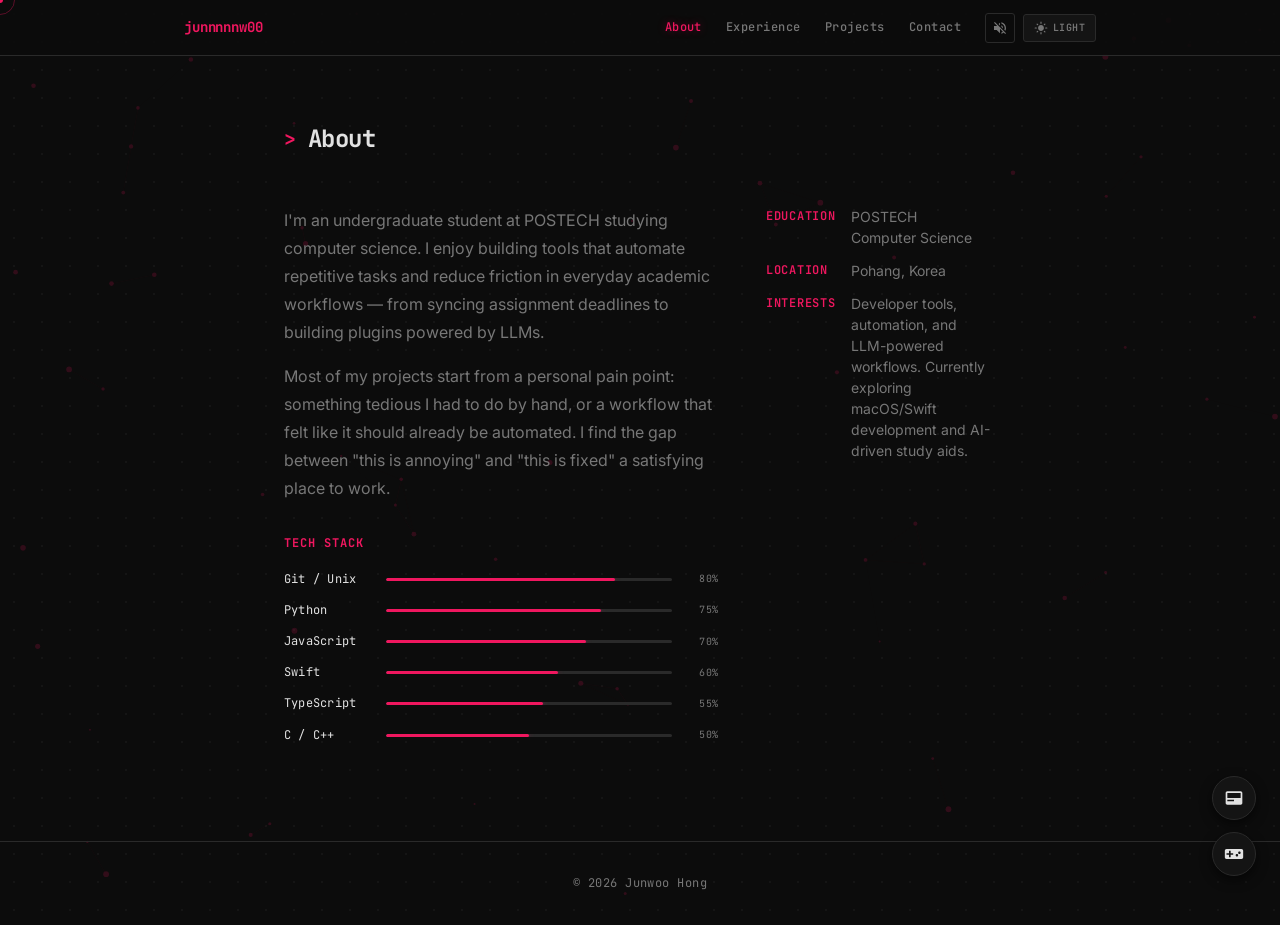
==== commit 53c4114e: "refactor: full UI simplification — dev-card widget, terminal hack, clean CSS - Replace hero photo wi" ====
--- a/about.html
+++ b/about.html
@@ -83,17 +83,6 @@
     </div>
   </div>
 
-  <div class="matrix-overlay">
-    <canvas id="matrix-canvas"></canvas>
-    <div class="hack-text">
-      <div class="hack-phase-label">[ INITIALIZING ]</div>
-      <div class="hack-status-text">Accessing POSTECH Mainframe...</div>
-      <div class="hack-progress">
-        <div class="hack-bar"></div>
-      </div>
-      <div class="hack-log-box"></div>
-    </div>
-  </div>
 
   <header class="nav">
     <div class="nav-inner">
--- a/style.css
+++ b/style.css
@@ -192,8 +192,136 @@
   min-width: 0;
 }
 
-.hero-dashboard-side {
+/* ===== Dev Status Card ===== */
+.dev-card {
   flex-shrink: 0;
+  width: 220px;
+  background: var(--color-surface);
+  border: 1px solid var(--color-border);
+  border-radius: var(--radius);
+  padding: var(--space-4);
+  display: flex;
+  flex-direction: column;
+  gap: var(--space-4);
+  font-family: var(--font-display);
+  transition: border-color var(--transition);
+}
+
+.dev-card:hover {
+  border-color: var(--color-accent);
+}
+
+.dev-card-top {
+  display: flex;
+  align-items: center;
+  gap: var(--space-3);
+}
+
+.dev-avatar {
+  width: 36px;
+  height: 36px;
+  border-radius: 50%;
+  border: 1px solid var(--color-border);
+  object-fit: cover;
+  flex-shrink: 0;
+  display: block;
+}
+
+.dev-card-info {
+  display: flex;
+  flex-direction: column;
+  min-width: 0;
+}
+
+.dev-handle {
+  font-size: var(--text-xs);
+  font-weight: 700;
+  color: var(--color-text);
+  letter-spacing: -0.01em;
+}
+
+.dev-role {
+  font-size: 10px;
+  color: var(--color-muted);
+  letter-spacing: 0.03em;
+  margin-top: 1px;
+}
+
+.dev-card-body {
+  display: flex;
+  flex-direction: column;
+  gap: var(--space-3);
+  padding-top: var(--space-3);
+  border-top: 1px solid var(--color-border);
+}
+
+.dev-stat-row {
+  display: flex;
+  align-items: center;
+  justify-content: space-between;
+}
+
+.dev-stat-label {
+  font-size: 10px;
+  color: var(--color-muted);
+  letter-spacing: 0.05em;
+  text-transform: uppercase;
+}
+
+.dev-stat-active {
+  font-size: 10px;
+  font-weight: 700;
+  color: var(--color-green);
+  display: flex;
+  align-items: center;
+  gap: 5px;
+  letter-spacing: 0.02em;
+}
+
+.dev-meter {
+  display: flex;
+  flex-direction: column;
+  gap: 5px;
+}
+
+.dev-meter-label {
+  display: flex;
+  justify-content: space-between;
+  align-items: center;
+}
+
+.dev-meter-pct {
+  font-size: 10px;
+  color: var(--color-accent);
+  font-weight: 700;
+  letter-spacing: 0.02em;
+}
+
+.dev-meter-track {
+  height: 3px;
+  background: var(--color-border);
+  border-radius: 2px;
+  overflow: hidden;
+}
+
+.dev-meter-fill {
+  height: 100%;
+  width: var(--pct, 0%);
+  background: var(--color-accent);
+  border-radius: 2px;
+  transition: width 1s cubic-bezier(0.16, 1, 0.3, 1);
+}
+
+.dev-meta {
+  display: flex;
+  gap: var(--space-4);
+  padding-top: var(--space-1);
+}
+
+.dev-meta-item {
+  font-size: 10px;
+  color: var(--color-muted);
+  letter-spacing: 0.02em;
 }
 
 .hero-prompt {
@@ -303,14 +431,6 @@
   100% { box-shadow: 0 0 0 0   rgba(34, 197, 94, 0);   }
 }
 
-.hero-photo img {
-  width: 140px;
-  height: 140px;
-  border-radius: 50%;
-  object-fit: cover;
-  border: 1px solid var(--color-border);
-  filter: grayscale(15%);
-}
 
 /* ===== Inner Pages ===== */
 .page-main {
@@ -672,7 +792,7 @@
     text-align: center;
   }
 
-  .hero-dashboard-side { margin-bottom: var(--space-6); }
+  .dev-card { margin-bottom: var(--space-6); width: 100%; }
 
   .hero-tagline  { margin-inline: auto; }
   .hero-links    { justify-content: center; }
@@ -716,7 +836,7 @@
 .section-hero .hero-tagline { animation: fadeUp 0.7s 0.28s cubic-bezier(0.16, 1, 0.3, 1) both; }
 .section-hero .hero-links   { animation: fadeUp 0.7s 0.40s cubic-bezier(0.16, 1, 0.3, 1) both; }
 .section-hero .hero-status  { animation: fadeUp 0.6s 0.52s cubic-bezier(0.16, 1, 0.3, 1) both; }
-.section-hero .hero-photo   { animation: fadeIn 0.9s 0.2s  ease both; }
+.section-hero .dev-card     { animation: fadeIn 0.9s 0.2s  ease both; }
 
 .page-title { animation: fadeUp 0.6s 0.08s cubic-bezier(0.16, 1, 0.3, 1) both; }
 
@@ -824,196 +944,10 @@
   transition: background-color 0.4s ease, border-color 0.4s ease, color 0.4s ease;
 }
 
-/* CRT Screen base animation */
+/* CRT Screen base */
 .crt {
   position: relative;
   overflow: hidden;
-  animation: crt-flicker 0.25s infinite;
-}
-
-@keyframes crt-flicker {
-  0% { opacity: 0.993; }
-  50% { opacity: 1.0; }
-  100% { opacity: 0.993; }
-}
-
-/* ===== CYBERPUNK DASHBOARD ===== */
-.cyber-dashboard {
-  width: 320px;
-  background: var(--color-surface);
-  border: 2px solid var(--color-border);
-  border-radius: var(--radius);
-  box-shadow: 0 8px 32px rgba(0, 0, 0, 0.4);
-  transition: border-color var(--transition), box-shadow var(--transition);
-  font-family: var(--font-display);
-}
-
-.cyber-dashboard:hover {
-  border-color: var(--color-accent);
-  box-shadow: 0 0 20px var(--glow-color);
-}
-
-.dashboard-header {
-  background: var(--color-surface-2);
-  border-bottom: 2px solid var(--color-border);
-  padding: var(--space-3) var(--space-4);
-  display: flex;
-  align-items: center;
-  gap: var(--space-3);
-  transition: border-color var(--transition);
-}
-
-.cyber-dashboard:hover .dashboard-header {
-  border-bottom-color: var(--color-accent);
-}
-
-.avatar-holder img {
-  width: 42px;
-  height: 42px;
-  border-radius: 50%;
-  border: 1px solid var(--color-border);
-  object-fit: cover;
-  background: var(--color-bg);
-  transition: border-color var(--transition);
-}
-
-.cyber-dashboard:hover .avatar-holder img {
-  border-color: var(--color-accent);
-}
-
-.header-text {
-  display: flex;
-  flex-direction: column;
-}
-
-.dashboard-title {
-  font-size: var(--text-xs);
-  font-weight: 700;
-  color: var(--color-text);
-  letter-spacing: 0.05em;
-  text-transform: uppercase;
-}
-
-.dashboard-subtitle {
-  font-size: 9px;
-  color: var(--color-muted);
-  letter-spacing: 0.02em;
-}
-
-.dashboard-body {
-  padding: var(--space-4);
-  display: flex;
-  flex-direction: column;
-  gap: var(--space-3);
-}
-
-.metrics-grid {
-  display: grid;
-  grid-template-columns: 1fr 1fr;
-  gap: var(--space-2);
-}
-
-.metric-card {
-  background: var(--color-surface-2);
-  border: 1px solid var(--color-border);
-  border-radius: var(--radius-sm);
-  padding: var(--space-2) var(--space-3);
-  text-align: center;
-}
-
-.metric-label {
-  font-size: 8px;
-  color: var(--color-muted);
-  letter-spacing: 0.06em;
-  text-transform: uppercase;
-  margin-bottom: 2px;
-}
-
-.metric-value {
-  font-size: var(--text-sm);
-  font-weight: 700;
-  color: var(--color-accent);
-  letter-spacing: 0.02em;
-}
-
-.dashboard-section-title {
-  font-size: 9px;
-  font-weight: 700;
-  color: var(--color-muted);
-  letter-spacing: 0.08em;
-  text-transform: uppercase;
-  border-bottom: 1px dashed var(--color-border);
-  padding-bottom: 3px;
-  margin-top: var(--space-1);
-}
-
-.synth-pads {
-  display: grid;
-  grid-template-columns: repeat(4, 1fr);
-  gap: 6px;
-}
-
-.synth-pad {
-  background: var(--color-surface-2);
-  border: 1px solid var(--color-border);
-  color: var(--color-text);
-  font-family: var(--font-display);
-  font-size: 9px;
-  font-weight: 700;
-  padding: var(--space-2) 0;
-  cursor: pointer;
-  border-radius: var(--radius-sm);
-  transition: all var(--transition);
-  text-align: center;
-  outline: none;
-}
-
-.synth-pad:hover, .synth-pad:active {
-  border-color: var(--color-accent);
-  background: var(--color-accent-bg);
-  color: var(--color-accent);
-  box-shadow: 0 0 8px var(--glow-color);
-}
-
-.quick-launches {
-  display: flex;
-  gap: 6px;
-}
-
-.quick-btn {
-  flex: 1;
-  background: var(--color-surface-2);
-  border: 1px solid var(--color-border);
-  color: var(--color-text);
-  font-family: var(--font-display);
-  font-size: 9px;
-  font-weight: 700;
-  padding: 8px 0;
-  cursor: pointer;
-  border-radius: var(--radius-sm);
-  transition: all var(--transition);
-  text-align: center;
-  text-transform: uppercase;
-  letter-spacing: 0.02em;
-  outline: none;
-}
-
-.quick-btn:hover {
-  border-color: var(--color-accent);
-  background: var(--color-accent);
-  color: #fff;
-  box-shadow: 0 0 10px var(--glow-color);
-}
-
-.quick-btn.hack-trigger {
-  border-color: rgba(34, 197, 94, 0.4);
-}
-
-.quick-btn.hack-trigger:hover {
-  border-color: var(--color-green);
-  background: var(--color-green);
-  color: #fff;
-  box-shadow: 0 0 10px rgba(34, 197, 94, 0.4);
 }
 
 /* Particle Background Canvas */
@@ -1203,27 +1137,6 @@
   position: relative;
 }
 
-/* CRT Overlay Screen Effects */
-.crt::after {
-  content: " ";
-  display: block;
-  position: absolute;
-  top: 0; left: 0; bottom: 0; right: 0;
-  background: linear-gradient(rgba(18, 16, 16, 0) 50%, rgba(0, 0, 0, 0.25) 50%), linear-gradient(90deg, rgba(255, 0, 0, 0.04), rgba(0, 255, 0, 0.02), rgba(0, 0, 255, 0.04));
-  z-index: 10;
-  background-size: 100% 4px, 6px 100%;
-  pointer-events: none;
-}
-
-.crt::before {
-  content: " ";
-  display: block;
-  position: absolute;
-  top: 0; left: 0; bottom: 0; right: 0;
-  background: radial-gradient(circle, transparent 60%, rgba(0, 0, 0, 0.4) 100%);
-  z-index: 11;
-  pointer-events: none;
-}
 
 .terminal-header {
   background: var(--color-surface);
@@ -1480,105 +1393,6 @@
   color: #fff;
 }
 
-/* Hacking Code Rain Overlay */
-.matrix-overlay {
-  position: fixed;
-  inset: 0;
-  z-index: 9999;
-  background: #000;
-  pointer-events: none;
-  opacity: 0;
-  transition: opacity 0.5s ease;
-}
-
-.matrix-overlay.active {
-  opacity: 1;
-  pointer-events: all;
-}
-
-#matrix-canvas {
-  position: absolute;
-  inset: 0;
-  width: 100%;
-  height: 100%;
-}
-
-.hack-text {
-  position: absolute;
-  top: 50%;
-  left: 50%;
-  transform: translate(-50%, -50%);
-  color: var(--color-accent);
-  font-family: var(--font-display);
-  font-size: var(--text-base);
-  font-weight: 700;
-  text-shadow: 0 0 10px var(--glow-color);
-  text-align: center;
-  background: rgba(0, 0, 0, 0.9);
-  border: 1px solid var(--color-accent);
-  padding: var(--space-6);
-  border-radius: var(--radius);
-  pointer-events: none;
-  display: flex;
-  flex-direction: column;
-  align-items: center;
-  gap: var(--space-3);
-  max-width: 90%;
-  box-shadow: 0 0 30px var(--glow-color);
-}
-
-.hack-progress {
-  width: 240px;
-  height: 10px;
-  background: #111;
-  border: 1px solid var(--color-accent);
-  border-radius: var(--radius-sm);
-  overflow: hidden;
-}
-
-.hack-bar {
-  height: 100%;
-  background: var(--color-accent);
-  width: 0%;
-  transition: width 0.05s linear;
-}
-
-/* Projects Search & Filtering */
-.project-filters {
-  display: flex;
-  gap: var(--space-2);
-  margin-bottom: var(--space-8);
-  flex-wrap: wrap;
-}
-
-.filter-btn {
-  background: var(--color-surface);
-  border: 1px solid var(--color-border);
-  color: var(--color-muted);
-  font-family: var(--font-display);
-  font-size: 11px;
-  padding: 6px 14px;
-  border-radius: var(--radius-sm);
-  cursor: pointer;
-  transition: all var(--transition);
-  text-transform: uppercase;
-  letter-spacing: 0.05em;
-}
-
-.filter-btn:hover, .filter-btn.active {
-  border-color: var(--color-accent);
-  color: var(--color-text);
-  background: var(--color-accent-bg);
-  box-shadow: 0 0 8px var(--glow-color);
-}
-
-.project-card {
-  transition: opacity 0.3s ease, transform 0.3s ease;
-}
-
-.project-card.hidden {
-  display: none;
-}
 
 /* Theme Toggle Button */
 .theme-toggle {
@@ -1615,42 +1429,6 @@
   flex-shrink: 0;
 }
 
-/* Hack overlay phased text */
-.hack-phase-label {
-  font-size: 10px;
-  color: var(--color-muted);
-  letter-spacing: 0.1em;
-  text-transform: uppercase;
-  margin-bottom: 4px;
-}
-
-.hack-log-box {
-  width: 100%;
-  max-width: 480px;
-  max-height: 100px;
-  overflow: hidden;
-  text-align: left;
-  font-size: 10px;
-  color: rgba(255,255,255,0.6);
-  font-family: var(--font-display);
-  line-height: 1.6;
-  background: rgba(0,0,0,0.4);
-  border: 1px solid rgba(255,255,255,0.08);
-  border-radius: var(--radius-sm);
-  padding: 6px 10px;
-  word-break: break-all;
-}
-
-.hack-log-box .log-line {
-  display: block;
-  opacity: 0;
-  animation: logFadeIn 0.2s ease forwards;
-}
-
-@keyframes logFadeIn {
-  from { opacity: 0; transform: translateX(-4px); }
-  to   { opacity: 1; transform: translateX(0); }
-}
 
 /* ===== Skills ===== */
 .skills-label {
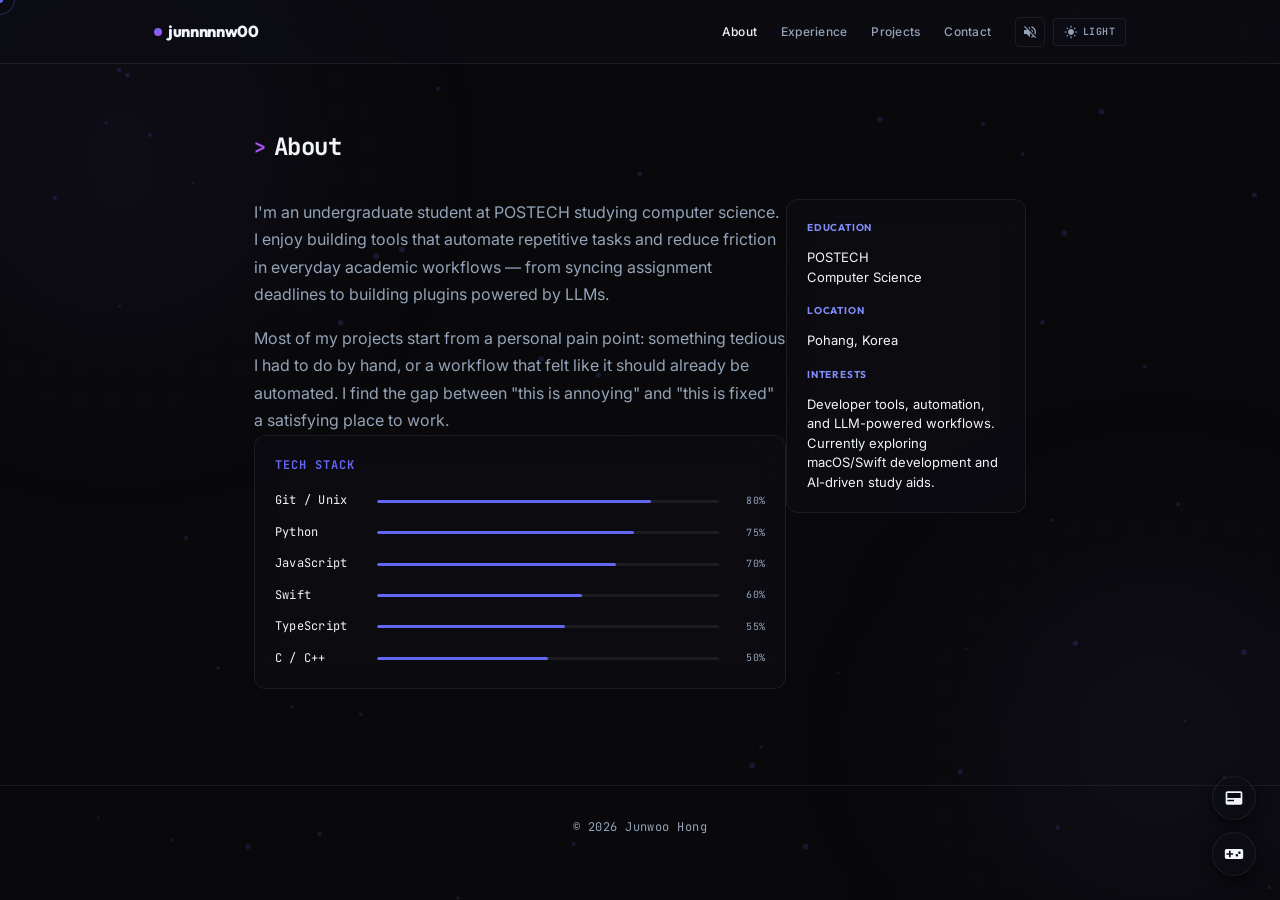
==== commit 41c4199b: "style: refine visual design to minimalist theme" ====
--- a/about.html
+++ b/about.html
@@ -122,7 +122,7 @@
             a satisfying place to work.
           </p>
         </div>
-        <div class="about-skills reveal" data-delay="1">
+        <div class="about-skills glass-card reveal" data-delay="1">
           <p class="skills-label">Tech Stack</p>
           <div class="skill-list">
             <div class="skill-row" style="--pct:80%">
@@ -158,7 +158,7 @@
           </div>
         </div>
 
-        <div class="about-details reveal" data-delay="2">
+        <div class="about-details glass-card reveal" data-delay="2">
           <dl class="detail-list">
             <dt>EDUCATION</dt>
             <dd>POSTECH<br>Computer Science</dd>
--- a/style.css
+++ b/style.css
@@ -1,3 +1,5 @@
+@import url('https://fonts.googleapis.com/css2?family=Plus+Jakarta+Sans:wght@400;500;600;700;800&family=Outfit:wght@400;500;600;700;800&family=Inter:wght@400;500;600;700&family=JetBrains+Mono:wght@400;500;600;700&display=swap');
+
 /* ===== Reset ===== */
 *, *::before, *::after {
   box-sizing: border-box;
@@ -8,7 +10,8 @@
 /* ===== Design Tokens ===== */
 :root {
   --font-sans:    'Inter', -apple-system, BlinkMacSystemFont, sans-serif;
-  --font-display: 'JetBrains Mono', 'SFMono-Regular', Menlo, Consolas, monospace;
+  --font-heading: 'Outfit', 'Plus Jakarta Sans', -apple-system, sans-serif;
+  --font-display: 'JetBrains Mono', 'SFMono-Regular', Consolas, monospace;
 
   --text-xs:   0.75rem;
   --text-sm:   0.875rem;
@@ -16,12 +19,13 @@
   --text-lg:   1.125rem;
   --text-xl:   1.25rem;
   --text-2xl:  1.5rem;
-  --text-hero: clamp(3rem, 9vw, 5.5rem);
+  --text-hero: clamp(3rem, 9vw, 5.2rem);
 
   --space-1:  0.25rem;
   --space-2:  0.5rem;
   --space-3:  0.75rem;
   --space-4:  1rem;
+  --space-5:  1.25rem;
   --space-6:  1.5rem;
   --space-8:  2rem;
   --space-12: 3rem;
@@ -29,50 +33,59 @@
   --space-20: 5rem;
   --space-24: 6rem;
 
-  --max-width:  760px;
-  --nav-height: 56px;
-  --radius-sm:  3px;
-  --radius:     6px;
-  --transition: 0.15s ease;
-
-  /* Default Theme: Dark (Neopunk) */
-  --color-bg:          #0c0c0c;
-  --color-surface:     #141414;
-  --color-surface-2:   #1c1c1c;
-  --color-border:      #2a2a2a;
-  --color-text:        #e2e2e2;
-  --color-muted:       #777777;
-  --color-accent:      #f0175f;
-  --color-accent-hover:#ff4d80;
-  --color-accent-bg:   rgba(240, 23, 95, 0.1);
-  --color-accent-text: #f0175f;
-  --color-green:       #22c55e;
-  --glow-color:        rgba(240, 23, 95, 0.4);
+  --max-width:  820px;
+  --nav-height: 64px;
+  --radius-sm:  4px;
+  --radius:     12px;
+  --radius-lg:  16px;
+  --transition: 0.25s cubic-bezier(0.16, 1, 0.3, 1);
+
+  /* Default Theme: Dark (Cybernetic Violet/Obsidian) */
+  --color-bg:          #09090b;
+  --color-surface:     rgba(13, 13, 22, 0.55);
+  --color-surface-2:   rgba(25, 25, 40, 0.75);
+  --color-border:      rgba(255, 255, 255, 0.07);
+  --color-text:        #f1f5f9;
+  --color-muted:       #94a3b8;
+  --color-accent:      #6366f1; /* Indigo */
+  --color-accent-2:    #a855f7; /* Purple */
+  --color-accent-hover:#4f46e5;
+  --color-accent-bg:   rgba(99, 102, 241, 0.08);
+  --color-accent-text: #818cf8;
+  --color-green:       #10b981;
+  --glow-color:        rgba(99, 102, 241, 0.25);
+  --bg-gradient:       radial-gradient(circle at 50% 50%, rgba(99, 102, 241, 0.08) 0%, transparent 60%);
+  --glow-orb-1:        radial-gradient(circle, rgba(99, 102, 241, 0.08) 0%, rgba(168, 85, 247, 0.03) 50%, transparent 70%);
+  --glow-orb-2:        radial-gradient(circle, rgba(168, 85, 247, 0.08) 0%, rgba(99, 102, 241, 0.03) 50%, transparent 70%);
 }
 
 /* Light Theme */
 [data-theme="light"] {
-  --color-bg:          #f8f8f8;
-  --color-surface:     #ffffff;
-  --color-surface-2:   #f0f0f0;
-  --color-border:      #e0e0e0;
-  --color-text:        #111111;
-  --color-muted:       #666666;
-  --color-accent:      #d4004e;
-  --color-accent-hover:#b8003d;
-  --color-accent-bg:   rgba(212, 0, 78, 0.08);
-  --color-accent-text: #d4004e;
-  --color-green:       #16a34a;
-  --glow-color:        rgba(212, 0, 78, 0.25);
+  --color-bg:          #f8fafc;
+  --color-surface:     rgba(255, 255, 255, 0.75);
+  --color-surface-2:   #f1f5f9;
+  --color-border:      rgba(99, 102, 241, 0.1);
+  --color-text:        #0f172a;
+  --color-muted:       #475569;
+  --color-accent:      #4f46e5;
+  --color-accent-2:    #7c3aed;
+  --color-accent-hover:#3730a3;
+  --color-accent-bg:   rgba(79, 70, 229, 0.06);
+  --color-accent-text: #4f46e5;
+  --color-green:       #059669;
+  --glow-color:        rgba(79, 70, 229, 0.12);
+  --bg-gradient:       radial-gradient(circle at 50% 50%, rgba(79, 70, 229, 0.04) 0%, transparent 60%);
+  --glow-orb-1:        radial-gradient(circle, rgba(99, 102, 241, 0.03) 0%, rgba(168, 85, 247, 0.01) 50%, transparent 70%);
+  --glow-orb-2:        radial-gradient(circle, rgba(168, 85, 247, 0.03) 0%, rgba(99, 102, 241, 0.01) 50%, transparent 70%);
 }
 
 /* Light-theme nav backdrop */
 [data-theme="light"] .nav {
-  background: rgba(248, 248, 248, 0.92);
+  background: rgba(248, 250, 252, 0.85);
 }
 
 [data-theme="light"] body {
-  background-image: radial-gradient(circle, rgba(0,0,0,0.06) 1px, transparent 1px);
+  background-image: radial-gradient(circle, rgba(99,102,241,0.05) 1px, transparent 1px);
 }
 
 /* ===== Base ===== */
@@ -81,27 +94,91 @@
 body {
   font-family: var(--font-sans);
   background-color: var(--color-bg);
-  background-image: radial-gradient(circle, rgba(255,255,255,0.035) 1px, transparent 1px);
-  background-size: 28px 28px;
-  color: var(--color-text);
-  line-height: 1.6;
+  background-image: radial-gradient(circle, rgba(255,255,255,0.015) 1px, transparent 1px);
+  background-size: 32px 32px;
+  color: var(--color-text);
+  line-height: 1.62;
   -webkit-font-smoothing: antialiased;
   transition: background-color 0.4s ease, color 0.4s ease, border-color 0.4s ease, box-shadow 0.4s ease;
+  overflow-x: hidden;
+}
+
+body::before, body::after {
+  content: '';
+  position: fixed;
+  width: 500px;
+  height: 500px;
+  border-radius: 50%;
+  z-index: -2;
+  pointer-events: none;
+  filter: blur(100px);
+}
+
+body::before {
+  top: -10%;
+  left: -10%;
+  background: var(--glow-orb-1);
+  animation: float-glow-1 25s infinite alternate ease-in-out;
+}
+
+body::after {
+  bottom: -10%;
+  right: -10%;
+  background: var(--glow-orb-2);
+  animation: float-glow-2 25s infinite alternate ease-in-out;
+}
+
+@keyframes float-glow-1 {
+  0% { transform: translate(0, 0) scale(1); }
+  50% { transform: translate(50px, 30px) scale(1.1); }
+  100% { transform: translate(-30px, 50px) scale(0.95); }
+}
+
+@keyframes float-glow-2 {
+  0% { transform: translate(0, 0) scale(0.95); }
+  50% { transform: translate(-40px, -50px) scale(1.1); }
+  100% { transform: translate(30px, -20px) scale(1); }
+}
+
+/* Helper Classes */
+.text-gradient {
+  background: linear-gradient(135deg, var(--color-accent) 0%, var(--color-accent-2) 100%);
+  -webkit-background-clip: text;
+  -webkit-text-fill-color: transparent;
+  background-clip: text;
+  display: inline-block;
+}
+
+.glass-card {
+  background: var(--color-surface);
+  backdrop-filter: blur(16px);
+  -webkit-backdrop-filter: blur(16px);
+  border: 1px solid var(--color-border);
+  border-radius: var(--radius);
+  transition: all var(--transition);
+}
+
+.glass-card:hover {
+  border-color: rgba(99, 102, 241, 0.35);
+  box-shadow: 0 12px 30px -10px rgba(0, 0, 0, 0.3);
+  transform: translateY(-2px);
 }
 
 /* Custom scrollbar */
-::-webkit-scrollbar { width: 5px; }
+::-webkit-scrollbar { width: 6px; }
 ::-webkit-scrollbar-track { background: var(--color-bg); }
 ::-webkit-scrollbar-thumb { background: var(--color-border); border-radius: 3px; }
-::-webkit-scrollbar-thumb:hover { background: var(--color-muted); }
+::-webkit-scrollbar-thumb:hover { background: var(--color-accent); }
 
 a {
   color: var(--color-accent);
   text-decoration: none;
-  transition: color var(--transition);
-}
-
-a:hover { color: var(--color-accent-hover); }
+  transition: color var(--transition), text-shadow var(--transition);
+}
+
+a:hover {
+  color: var(--color-accent-2);
+}
 
 img {
   display: block;
@@ -121,13 +198,17 @@
   top: 0;
   z-index: 100;
   height: var(--nav-height);
-  background: rgba(12, 12, 12, 0.88);
-  backdrop-filter: blur(12px);
-  -webkit-backdrop-filter: blur(12px);
+  background: var(--color-surface);
+  backdrop-filter: blur(20px);
+  -webkit-backdrop-filter: blur(20px);
   border-bottom: 1px solid var(--color-border);
+  display: flex;
+  align-items: center;
+  transition: background-color 0.4s ease, border-color 0.4s ease;
 }
 
 .nav-inner {
+  width: 100%;
   max-width: calc(var(--max-width) + 200px);
   margin-inline: auto;
   padding-inline: var(--space-6);
@@ -138,15 +219,29 @@
 }
 
 .nav-name {
-  font-family: var(--font-display);
-  font-weight: 700;
-  font-size: var(--text-sm);
+  font-family: var(--font-heading);
+  font-weight: 800;
+  font-size: var(--text-base);
+  color: var(--color-text);
+  letter-spacing: -0.02em;
+  flex-shrink: 0;
+  display: flex;
+  align-items: center;
+  gap: 6px;
+}
+
+.nav-name::before {
+  content: '';
+  display: inline-block;
+  width: 8px;
+  height: 8px;
+  border-radius: 50%;
+  background: linear-gradient(135deg, var(--color-accent), var(--color-accent-2));
+}
+
+.nav-name:hover {
   color: var(--color-accent);
-  letter-spacing: -0.01em;
-  flex-shrink: 0;
-}
-
-.nav-name:hover { color: var(--color-accent-hover); }
+}
 
 .nav-links {
   display: flex;
@@ -156,18 +251,17 @@
 }
 
 .nav-links a {
-  font-family: var(--font-display);
+  font-family: var(--font-sans);
   font-size: var(--text-xs);
   font-weight: 500;
   color: var(--color-muted);
-  letter-spacing: 0.04em;
+  letter-spacing: 0.02em;
   transition: color var(--transition);
 }
 
 .nav-links a:hover,
 .nav-links a.active {
-  color: var(--color-accent);
-  text-shadow: 0 0 8px var(--glow-color);
+  color: var(--color-text);
 }
 
 /* ===== Hero ===== */
@@ -192,167 +286,233 @@
   min-width: 0;
 }
 
-/* ===== Dev Status Card ===== */
+/* ===== Dev Profile Card ===== */
 .dev-card {
   flex-shrink: 0;
-  width: 220px;
-  background: var(--color-surface);
+  width: 240px;
+  background: linear-gradient(135deg, rgba(20, 20, 35, 0.45), rgba(12, 12, 22, 0.25));
+  backdrop-filter: blur(20px);
+  -webkit-backdrop-filter: blur(20px);
   border: 1px solid var(--color-border);
   border-radius: var(--radius);
-  padding: var(--space-4);
+  padding: var(--space-6) var(--space-5);
   display: flex;
   flex-direction: column;
   gap: var(--space-4);
-  font-family: var(--font-display);
-  transition: border-color var(--transition);
+  font-family: var(--font-sans);
+  position: relative;
+  transition: border-color var(--transition), box-shadow var(--transition), transform var(--transition);
+  box-shadow: 0 10px 30px -10px rgba(0, 0, 0, 0.3);
 }
 
 .dev-card:hover {
-  border-color: var(--color-accent);
-}
-
-.dev-card-top {
-  display: flex;
-  align-items: center;
-  gap: var(--space-3);
+  border-color: rgba(99, 102, 241, 0.45);
+  box-shadow: 0 15px 40px -10px rgba(0, 0, 0, 0.4);
+  transform: translateY(-4px);
+}
+
+.dev-card-profile {
+  display: flex;
+  flex-direction: column;
+  align-items: center;
+  text-align: center;
+  gap: var(--space-2);
+  padding-bottom: var(--space-4);
+  border-bottom: 1px solid var(--color-border);
+}
+
+.dev-avatar-container {
+  position: relative;
+  width: 70px;
+  height: 70px;
+  margin-bottom: var(--space-1);
 }
 
 .dev-avatar {
-  width: 36px;
-  height: 36px;
+  width: 70px;
+  height: 70px;
   border-radius: 50%;
   border: 1px solid var(--color-border);
   object-fit: cover;
-  flex-shrink: 0;
   display: block;
 }
 
-.dev-card-info {
+.avatar-status-dot {
+  position: absolute;
+  bottom: 2px;
+  right: 2px;
+  width: 12px;
+  height: 12px;
+  border-radius: 50%;
+  background-color: var(--color-green);
+  border: 2px solid var(--color-bg);
+  box-shadow: 0 0 0 2px rgba(16, 185, 129, 0.2);
+  animation: status-pulse 2s infinite ease-in-out;
+  z-index: 5;
+}
+
+@keyframes status-pulse {
+  0%, 100% { transform: scale(1); opacity: 1; }
+  50% { transform: scale(0.9); opacity: 0.8; }
+}
+
+.dev-card-name {
+  font-family: var(--font-heading);
+  font-size: var(--text-base);
+  font-weight: 700;
+  color: var(--color-text);
+  letter-spacing: -0.01em;
+  line-height: 1.2;
+}
+
+.dev-card-sub {
+  font-family: var(--font-sans);
+  font-size: 11px;
+  font-weight: 500;
+  color: var(--color-muted);
+  letter-spacing: 0.02em;
+}
+
+.dev-card-stats {
   display: flex;
   flex-direction: column;
-  min-width: 0;
-}
-
-.dev-handle {
-  font-size: var(--text-xs);
-  font-weight: 700;
-  color: var(--color-text);
-  letter-spacing: -0.01em;
-}
-
-.dev-role {
-  font-size: 10px;
-  color: var(--color-muted);
-  letter-spacing: 0.03em;
-  margin-top: 1px;
-}
-
-.dev-card-body {
+  gap: var(--space-4);
+}
+
+.dev-stat-line {
+  display: flex;
+  align-items: center;
+  justify-content: center;
+  gap: var(--space-2);
+  font-size: 11px;
+  font-family: var(--font-display);
+  font-weight: 600;
+  color: var(--color-green);
+  background: rgba(16, 185, 129, 0.06);
+  padding: 4px 10px;
+  border-radius: 20px;
+  border: 1px solid rgba(16, 185, 129, 0.15);
+  align-self: center;
+  letter-spacing: 0.01em;
+}
+
+.dev-caffeine {
   display: flex;
   flex-direction: column;
-  gap: var(--space-3);
-  padding-top: var(--space-3);
-  border-top: 1px solid var(--color-border);
-}
-
-.dev-stat-row {
-  display: flex;
-  align-items: center;
+  gap: var(--space-2);
+}
+
+.dev-caffeine-info {
+  display: flex;
   justify-content: space-between;
-}
-
-.dev-stat-label {
-  font-size: 10px;
+  align-items: center;
+}
+
+.dev-caffeine-label {
+  font-size: 9px;
+  font-family: var(--font-display);
+  font-weight: 600;
   color: var(--color-muted);
   letter-spacing: 0.05em;
   text-transform: uppercase;
 }
 
-.dev-stat-active {
-  font-size: 10px;
+.dev-caffeine-pct {
+  font-size: 11px;
+  font-family: var(--font-display);
   font-weight: 700;
-  color: var(--color-green);
-  display: flex;
-  align-items: center;
-  gap: 5px;
-  letter-spacing: 0.02em;
-}
-
-.dev-meter {
-  display: flex;
-  flex-direction: column;
-  gap: 5px;
-}
-
-.dev-meter-label {
-  display: flex;
-  justify-content: space-between;
-  align-items: center;
-}
-
-.dev-meter-pct {
-  font-size: 10px;
-  color: var(--color-accent);
-  font-weight: 700;
-  letter-spacing: 0.02em;
-}
-
-.dev-meter-track {
-  height: 3px;
-  background: var(--color-border);
-  border-radius: 2px;
+  color: var(--color-accent-2);
+}
+
+.dev-caffeine-bar {
+  width: 100%;
+  height: 6px;
+  background: var(--color-surface-2);
+  border-radius: 10px;
   overflow: hidden;
-}
-
-.dev-meter-fill {
+  border: 1px solid rgba(255,255,255,0.02);
+}
+
+.dev-caffeine-fill {
   height: 100%;
   width: var(--pct, 0%);
-  background: var(--color-accent);
-  border-radius: 2px;
-  transition: width 1s cubic-bezier(0.16, 1, 0.3, 1);
-}
-
-.dev-meta {
-  display: flex;
-  gap: var(--space-4);
-  padding-top: var(--space-1);
+  background: linear-gradient(90deg, var(--color-accent), var(--color-accent-2));
+  border-radius: 10px;
+  transition: width 1.5s cubic-bezier(0.16, 1, 0.3, 1);
+}
+
+.dev-card-meta {
+  display: grid;
+  grid-template-columns: repeat(2, 1fr);
+  gap: var(--space-2);
+  padding-top: var(--space-4);
+  border-top: 1px solid var(--color-border);
 }
 
 .dev-meta-item {
-  font-size: 10px;
-  color: var(--color-muted);
+  display: flex;
+  flex-direction: column;
+  align-items: center;
+  justify-content: center;
+  text-align: center;
+  background: rgba(255, 255, 255, 0.02);
+  border: 1px solid rgba(255, 255, 255, 0.04);
+  padding: 6px;
+  border-radius: 8px;
+  transition: background var(--transition);
+}
+
+.dev-card:hover .dev-meta-item {
+  background: rgba(255, 255, 255, 0.04);
+}
+
+.dev-meta-num {
+  font-family: var(--font-heading);
+  font-size: var(--text-sm);
+  font-weight: 700;
+  color: var(--color-text);
+}
+
+.dev-meta-label {
+  font-size: 9px;
+  color: var(--color-muted);
+  text-transform: uppercase;
   letter-spacing: 0.02em;
 }
 
 .hero-prompt {
   font-family: var(--font-display);
-  font-size: var(--text-sm);
-  color: var(--color-muted);
-  margin-bottom: var(--space-4);
-  letter-spacing: 0.02em;
+  font-size: var(--text-xs);
+  color: var(--color-accent-text);
+  margin-bottom: var(--space-3);
+  letter-spacing: 0.05em;
   display: flex;
   align-items: center;
   gap: var(--space-2);
+  text-transform: uppercase;
 }
 
 .hero-prompt::before {
   content: '>';
-  color: var(--color-accent);
+  color: var(--color-accent-2);
   font-weight: 700;
 }
 
 .hero-name {
-  font-family: var(--font-display);
+  font-family: var(--font-heading);
   font-size: var(--text-hero);
-  font-weight: 700;
-  letter-spacing: -0.04em;
-  line-height: 1;
+  font-weight: 800;
+  letter-spacing: -0.03em;
+  line-height: 1.05;
   margin-bottom: var(--space-6);
-  color: var(--color-text);
+  background: linear-gradient(135deg, var(--color-text) 30%, var(--color-accent) 75%, var(--color-accent-2) 100%);
+  -webkit-background-clip: text;
+  -webkit-text-fill-color: transparent;
+  background-clip: text;
 }
 
 .blink-cursor {
-  color: var(--color-accent);
+  color: var(--color-accent-2);
   font-weight: 300;
   animation: blink 1.1s step-end infinite;
 }
@@ -366,9 +526,9 @@
   font-family: var(--font-sans);
   font-size: var(--text-lg);
   color: var(--color-muted);
-  line-height: 1.65;
+  line-height: 1.68;
   margin-bottom: var(--space-8);
-  max-width: 440px;
+  max-width: 480px;
 }
 
 .hero-links {
@@ -382,21 +542,25 @@
   display: inline-flex;
   align-items: center;
   gap: var(--space-2);
-  padding: var(--space-2) var(--space-4);
+  padding: 10px 20px;
   border: 1px solid var(--color-border);
-  border-radius: var(--radius-sm);
-  font-family: var(--font-display);
+  border-radius: 8px;
+  font-family: var(--font-sans);
   font-size: var(--text-xs);
-  font-weight: 500;
-  color: var(--color-muted);
-  letter-spacing: 0.04em;
-  transition: border-color var(--transition), color var(--transition), background var(--transition);
+  font-weight: 600;
+  color: var(--color-text);
+  letter-spacing: 0.02em;
+  background: rgba(255, 255, 255, 0.01);
+  box-shadow: 0 4px 10px rgba(0,0,0,0.1);
+  transition: all var(--transition);
 }
 
 .btn-outline:hover {
-  color: var(--color-accent);
-  border-color: var(--color-accent);
-  background: var(--color-accent-bg);
+  color: #fff;
+  border-color: rgba(99, 102, 241, 0.5);
+  background: rgba(99, 102, 241, 0.1);
+  box-shadow: 0 8px 20px rgba(0, 0, 0, 0.15);
+  transform: translateY(-2px);
 }
 
 .btn-outline svg {
@@ -411,8 +575,13 @@
   align-items: center;
   gap: var(--space-2);
   font-family: var(--font-display);
-  font-size: var(--text-xs);
-  color: var(--color-muted);
+  font-size: 10px;
+  font-weight: 600;
+  color: var(--color-green);
+  background: rgba(16, 185, 129, 0.06);
+  padding: 4px 12px;
+  border-radius: 20px;
+  border: 1px solid rgba(16, 185, 129, 0.15);
   letter-spacing: 0.03em;
 }
 
@@ -442,16 +611,16 @@
   font-size: var(--text-2xl);
   font-weight: 700;
   letter-spacing: -0.02em;
-  margin-bottom: var(--space-12);
-  color: var(--color-text);
-  display: flex;
-  align-items: center;
-  gap: var(--space-3);
+  margin-bottom: var(--space-8);
+  color: var(--color-text);
+  display: flex;
+  align-items: center;
+  gap: var(--space-2);
 }
 
 .page-title::before {
   content: '>';
-  color: var(--color-accent);
+  color: var(--color-accent-2);
   font-size: var(--text-xl);
   line-height: 1;
 }
@@ -459,9 +628,9 @@
 /* ===== About ===== */
 .about-grid {
   display: grid;
-  grid-template-columns: 1fr 230px;
+  grid-template-columns: 1fr 240px;
   grid-template-rows: auto auto;
-  gap: var(--space-8) var(--space-12);
+  gap: var(--space-8) var(--space-10);
   align-items: start;
 }
 
@@ -473,63 +642,96 @@
 .about-skills {
   grid-column: 1;
   grid-row: 2;
+  padding: var(--space-5);
 }
 
 .about-details {
   grid-column: 2;
   grid-row: 1 / 3;
   width: auto;
+  padding: var(--space-5);
 }
 
 .about-bio p {
   color: var(--color-muted);
-  line-height: 1.75;
+  line-height: 1.72;
   font-size: var(--text-base);
   margin-bottom: var(--space-4);
 }
 
 .about-bio p:last-child { margin-bottom: 0; }
 
-.about-details {
-  flex-shrink: 0;
-  width: 230px;
-}
-
 .detail-list {
   display: grid;
-  grid-template-columns: auto 1fr;
-  gap: var(--space-3) var(--space-4);
+  grid-template-columns: 1fr;
+  gap: var(--space-4);
   font-size: var(--text-sm);
 }
 
 .detail-list dt {
-  font-family: var(--font-display);
-  font-size: var(--text-xs);
-  font-weight: 600;
-  color: var(--color-accent);
+  font-family: var(--font-heading);
+  font-size: 10px;
+  font-weight: 700;
+  color: var(--color-accent-text);
   white-space: nowrap;
-  letter-spacing: 0.06em;
-  padding-top: 1px;
+  letter-spacing: 0.08em;
+  text-transform: uppercase;
 }
 
 .detail-list dd {
-  color: var(--color-muted);
+  color: var(--color-text);
   line-height: 1.5;
+  margin-top: calc(-1 * var(--space-1));
+  font-size: 13px;
 }
 
 /* ===== Experience ===== */
 .exp-list {
   display: flex;
   flex-direction: column;
-  gap: var(--space-4);
+  gap: var(--space-6);
+  position: relative;
+  padding-left: var(--space-8);
+  border-left: 1px solid var(--color-border);
+  margin-left: 12px;
 }
 
 .exp-item {
   padding: var(--space-6);
   border: 1px solid var(--color-border);
-  border-left: 3px solid var(--color-accent);
   border-radius: var(--radius);
   background: var(--color-surface);
+  backdrop-filter: blur(16px);
+  -webkit-backdrop-filter: blur(16px);
+  transition: all var(--transition);
+  position: relative;
+}
+
+.exp-item::before {
+  content: '';
+  position: absolute;
+  left: calc(-1 * var(--space-8) - 6.5px);
+  top: 32px;
+  width: 12px;
+  height: 12px;
+  border-radius: 50%;
+  background: var(--color-bg);
+  border: 2px solid var(--color-accent);
+  box-shadow: 0 0 8px rgba(99, 102, 241, 0.3);
+  transition: all var(--transition);
+  z-index: 2;
+}
+
+.exp-item:hover {
+  border-color: rgba(99, 102, 241, 0.35);
+  box-shadow: 0 10px 30px -10px rgba(0, 0, 0, 0.3);
+  transform: translateY(-2px);
+}
+
+.exp-item:hover::before {
+  border-color: var(--color-accent-2);
+  background: var(--color-accent-2);
+  box-shadow: 0 0 6px var(--color-accent-2);
 }
 
 .exp-meta {
@@ -547,34 +749,35 @@
 }
 
 .exp-badge {
-  font-family: var(--font-display);
-  font-size: 0.65rem;
+  font-family: var(--font-sans);
+  font-size: 9px;
   font-weight: 600;
-  padding: 2px var(--space-2);
+  padding: 3px var(--space-2);
   border-radius: var(--radius-sm);
-  letter-spacing: 0.06em;
+  letter-spacing: 0.05em;
   text-transform: uppercase;
+  border: 1px solid transparent;
 }
 
 .exp-badge.in-progress {
-  background: var(--color-accent-bg);
-  color: var(--color-accent);
-  border: 1px solid rgba(240, 23, 95, 0.3);
+  background: rgba(16, 185, 129, 0.06);
+  color: var(--color-green);
+  border-color: rgba(16, 185, 129, 0.2);
 }
 
 .exp-badge.done {
   background: var(--color-surface-2);
   color: var(--color-muted);
-  border: 1px solid var(--color-border);
+  border-color: var(--color-border);
 }
 
 .exp-title {
-  font-family: var(--font-display);
+  font-family: var(--font-heading);
   font-size: var(--text-lg);
   font-weight: 700;
   letter-spacing: -0.01em;
   margin-bottom: var(--space-2);
-  line-height: 1.3;
+  line-height: 1.35;
   color: var(--color-text);
 }
 
@@ -590,34 +793,44 @@
   font-style: italic;
   margin-bottom: var(--space-3);
   padding-left: var(--space-3);
-  border-left: 2px solid var(--color-accent);
+  border-left: 2px solid var(--color-accent-2);
 }
 
 .exp-desc {
   font-size: var(--text-sm);
   color: var(--color-muted);
-  line-height: 1.65;
-}
-
-/* ===== Projects ===== */
+  line-height: 1.68;
+}
+
 .project-list {
   display: grid;
-  grid-template-columns: repeat(2, 1fr);
-  gap: var(--space-4);
-  align-items: start;
+  grid-template-columns: repeat(auto-fill, minmax(320px, 1fr));
+  gap: var(--space-6);
+  align-items: stretch;
 }
 
 .project-card {
   padding: var(--space-6);
   border: 1px solid var(--color-border);
-  border-top: 2px solid var(--color-accent);
   border-radius: var(--radius);
-  background: var(--color-surface);
+  background: linear-gradient(135deg, rgba(20, 20, 35, 0.45), rgba(12, 12, 22, 0.25));
+  backdrop-filter: blur(16px);
+  -webkit-backdrop-filter: blur(16px);
+  transition: border-color var(--transition), box-shadow var(--transition), transform var(--transition);
+  box-shadow: 0 10px 30px -10px rgba(0, 0, 0, 0.3);
+  position: relative;
+  display: flex;
+  flex-direction: column;
+}
+
+.project-card:hover {
+  border-color: rgba(99, 102, 241, 0.45);
+  box-shadow: 0 15px 40px -10px rgba(0, 0, 0, 0.4);
+  transform: translateY(-4px);
 }
 
 .project-card.fork {
-  border-top-color: var(--color-border);
-  opacity: 0.7;
+  opacity: 0.9;
 }
 
 .project-header {
@@ -629,8 +842,8 @@
 }
 
 .project-name {
-  font-family: var(--font-display);
-  font-size: var(--text-sm);
+  font-family: var(--font-heading);
+  font-size: var(--text-base);
   font-weight: 700;
   letter-spacing: -0.01em;
   flex: 1;
@@ -646,7 +859,7 @@
   color: var(--color-muted);
   display: inline-flex;
   align-items: center;
-  gap: 5px;
+  gap: 6px;
   letter-spacing: 0.02em;
   white-space: nowrap;
 }
@@ -661,40 +874,47 @@
   flex-shrink: 0;
 }
 
+.project-lang[data-lang="Swift"]::before { background-color: #f05138; }
+.project-lang[data-lang="Python"]::before { background-color: #3572A5; }
+.project-lang[data-lang="TypeScript"]::before { background-color: #3178c6; }
+.project-lang[data-lang="JavaScript"]::before { background-color: #f1e05a; }
+
 .project-badge {
-  font-family: var(--font-display);
-  font-size: 0.62rem;
+  font-family: var(--font-sans);
+  font-size: 9px;
   font-weight: 600;
-  padding: 2px var(--space-2);
+  padding: 3px var(--space-2);
   border-radius: var(--radius-sm);
-  letter-spacing: 0.06em;
+  letter-spacing: 0.05em;
   text-transform: uppercase;
   white-space: nowrap;
+  border: 1px solid transparent;
 }
 
 .project-badge.contribution {
-  background: var(--color-surface-2);
-  color: var(--color-muted);
-  border: 1px solid var(--color-border);
+  background: rgba(99, 102, 241, 0.06);
+  color: var(--color-accent-text);
+  border-color: rgba(99, 102, 241, 0.2);
 }
 
 .project-badge.in-progress {
-  background: var(--color-accent-bg);
-  color: var(--color-accent);
-  border: 1px solid rgba(240, 23, 95, 0.3);
+  background: rgba(16, 185, 129, 0.06);
+  color: var(--color-green);
+  border-color: rgba(16, 185, 129, 0.2);
 }
 
 .project-badge.done {
   background: var(--color-surface-2);
   color: var(--color-muted);
-  border: 1px solid var(--color-border);
+  border-color: var(--color-border);
 }
 
 .project-desc {
   font-size: var(--text-sm);
   color: var(--color-muted);
-  line-height: 1.65;
+  line-height: 1.68;
   margin-bottom: var(--space-4);
+  flex: 1;
 }
 
 .project-tags {
@@ -704,13 +924,22 @@
 }
 
 .tag {
-  font-family: var(--font-display);
+  font-family: var(--font-sans);
   font-size: 0.65rem;
-  color: var(--color-muted);
+  font-weight: 500;
+  color: var(--color-muted);
+  background: rgba(255, 255, 255, 0.01);
   border: 1px solid var(--color-border);
-  border-radius: var(--radius-sm);
+  border-radius: 4px;
   padding: 2px var(--space-2);
-  letter-spacing: 0.04em;
+  letter-spacing: 0.02em;
+  transition: all var(--transition);
+}
+
+.tag:hover {
+  border-color: rgba(99, 102, 241, 0.35);
+  color: var(--color-text);
+  background: rgba(99, 102, 241, 0.05);
 }
 
 .projects-more {
@@ -722,10 +951,30 @@
 }
 
 /* ===== Contact ===== */
+.contact-card {
+  max-width: 520px;
+  margin-inline: auto;
+  padding: var(--space-8) var(--space-6);
+  display: flex;
+  flex-direction: column;
+  align-items: center;
+  text-align: center;
+}
+
+.contact-card .contact-intro {
+  margin-bottom: var(--space-6);
+  max-width: 100%;
+}
+
+.contact-card .social-links {
+  width: 100%;
+  max-width: 320px;
+}
+
 .contact-intro {
   font-size: var(--text-base);
   color: var(--color-muted);
-  margin-bottom: var(--space-8);
+  margin-bottom: var(--space-6);
   line-height: 1.7;
   max-width: 480px;
 }
@@ -734,6 +983,7 @@
   display: flex;
   flex-direction: column;
   gap: var(--space-4);
+  max-width: 320px;
 }
 
 .social-link {
@@ -741,14 +991,23 @@
   align-items: center;
   gap: var(--space-3);
   color: var(--color-text);
-  font-family: var(--font-display);
+  font-family: var(--font-sans);
   font-size: var(--text-sm);
   font-weight: 500;
-  letter-spacing: 0.01em;
-  transition: color var(--transition);
-}
-
-.social-link:hover { color: var(--color-accent); }
+  padding: var(--space-3) var(--space-4);
+  background: var(--color-surface);
+  border: 1px solid var(--color-border);
+  border-radius: var(--radius);
+  transition: all var(--transition);
+}
+
+.social-link:hover {
+  color: #fff;
+  border-color: rgba(99, 102, 241, 0.4);
+  background: rgba(99, 102, 241, 0.08);
+  box-shadow: 0 4px 15px rgba(0, 0, 0, 0.15);
+  transform: translateY(-2px);
+}
 
 .social-link svg {
   width: 18px;
@@ -758,7 +1017,7 @@
   transition: color var(--transition);
 }
 
-.social-link:hover svg { color: var(--color-accent); }
+.social-link:hover svg { color: #fff; }
 
 /* ===== Footer ===== */
 .site-footer {
@@ -811,6 +1070,15 @@
   .nav-controls  { gap: var(--space-2); }
 
   .project-list  { grid-template-columns: 1fr; }
+
+  .exp-list {
+    padding-left: var(--space-5);
+    margin-left: 6px;
+  }
+
+  .exp-item::before {
+    left: calc(-1 * var(--space-5) - 6.5px);
+  }
 
   .floating-dock {
     bottom: var(--space-4);
@@ -868,14 +1136,14 @@
 }
 
 /* Radial shine on hover */
-.project-card::before,
-.exp-item::before {
+.project-card::after,
+.exp-item::after {
   content: '';
   position: absolute;
   inset: 0;
   background: radial-gradient(
     circle at var(--mx, 50%) var(--my, 50%),
-    rgba(240, 23, 95, 0.07) 0%,
+    rgba(99, 102, 241, 0.03) 0%,
     transparent 65%
   );
   opacity: 0;
@@ -884,8 +1152,8 @@
   z-index: 0;
 }
 
-.project-card:hover::before,
-.exp-item:hover::before { opacity: 1; }
+.project-card:hover::after,
+.exp-item:hover::after { opacity: 1; }
 
 .project-card > *,
 .exp-item > * { position: relative; z-index: 1; }
@@ -985,7 +1253,6 @@
   color: var(--color-accent);
   border-color: var(--color-accent);
   background: var(--color-accent-bg);
-  box-shadow: 0 0 8px var(--glow-color);
 }
 
 .control-btn svg {
@@ -1020,7 +1287,6 @@
 
 .theme-select:hover {
   border-color: var(--color-accent);
-  box-shadow: 0 0 8px var(--glow-color);
 }
 
 .theme-select-wrapper::after {
@@ -1065,7 +1331,7 @@
   transform: translateY(-4px) scale(1.05);
   border-color: var(--color-accent);
   color: var(--color-accent);
-  box-shadow: 0 0 15px var(--glow-color);
+  box-shadow: 0 8px 20px rgba(0, 0, 0, 0.4);
 }
 
 .dock-btn svg {
@@ -1127,21 +1393,23 @@
   width: 100%;
   max-width: 680px;
   height: 460px;
-  background: #050505;
-  border: 2px solid var(--color-accent);
-  border-radius: 8px;
-  box-shadow: 0 0 30px var(--glow-color);
+  background: rgba(10, 10, 18, 0.92);
+  backdrop-filter: blur(20px);
+  -webkit-backdrop-filter: blur(20px);
+  border: 1px solid rgba(255, 255, 255, 0.1);
+  border-radius: 12px;
+  box-shadow: 0 25px 60px rgba(0, 0, 0, 0.7);
   display: flex;
   flex-direction: column;
   overflow: hidden;
   position: relative;
-}
-
+  transition: all var(--transition);
+}
 
 .terminal-header {
-  background: var(--color-surface);
-  border-bottom: 2px solid var(--color-accent);
-  padding: var(--space-2) var(--space-4);
+  background: rgba(20, 20, 32, 0.8);
+  border-bottom: 1px solid var(--color-border);
+  padding: var(--space-3) var(--space-4);
   display: flex;
   align-items: center;
   justify-content: space-between;
@@ -1250,10 +1518,12 @@
 .arcade-cabinet {
   width: 100%;
   max-width: 400px;
-  background: var(--color-surface);
-  border: 3px solid var(--color-accent);
-  border-radius: 12px;
-  box-shadow: 0 0 35px var(--glow-color);
+  background: rgba(10, 10, 18, 0.95);
+  backdrop-filter: blur(20px);
+  -webkit-backdrop-filter: blur(20px);
+  border: 1px solid rgba(255, 255, 255, 0.1);
+  border-radius: 16px;
+  box-shadow: 0 25px 60px rgba(0, 0, 0, 0.7);
   overflow: hidden;
   position: relative;
   display: flex;
@@ -1261,8 +1531,8 @@
 }
 
 .arcade-header {
-  background: #000;
-  border-bottom: 2px solid var(--color-accent);
+  background: rgba(20, 20, 32, 0.8);
+  border-bottom: 1px solid var(--color-border);
   padding: var(--space-3) var(--space-4);
   display: flex;
   align-items: center;
@@ -1270,17 +1540,19 @@
 }
 
 .arcade-title {
-  font-family: var(--font-display);
+  font-family: var(--font-heading);
   font-size: var(--text-sm);
-  font-weight: 700;
-  color: var(--color-accent);
-  letter-spacing: 0.1em;
-  text-shadow: 0 0 8px var(--glow-color);
+  font-weight: 800;
+  letter-spacing: 0.08em;
+  background: linear-gradient(135deg, var(--color-accent) 0%, var(--color-accent-2) 100%);
+  -webkit-background-clip: text;
+  -webkit-text-fill-color: transparent;
+  background-clip: text;
 }
 
 .arcade-screen-wrapper {
   padding: var(--space-4);
-  background: #030303;
+  background: #020205;
   display: flex;
   justify-content: center;
   align-items: center;
@@ -1290,9 +1562,10 @@
 #arcade-canvas {
   background: #000;
   border: 1px solid var(--color-border);
-  box-shadow: inset 0 0 10px rgba(255, 255, 255, 0.05);
+  box-shadow: inset 0 0 15px rgba(255, 255, 255, 0.03);
   max-width: 100%;
   height: auto;
+  border-radius: 6px;
 }
 
 .arcade-info {
@@ -1305,14 +1578,14 @@
 }
 
 .arcade-score span {
-  color: var(--color-accent);
+  color: var(--color-accent-2);
   font-weight: 700;
 }
 
 .arcade-controls-pad {
   padding: var(--space-4);
-  background: var(--color-surface-2);
-  border-top: 2px solid var(--color-border);
+  background: rgba(20, 20, 32, 0.4);
+  border-top: 1px solid var(--color-border);
   display: flex;
   flex-direction: column;
   align-items: center;
@@ -1330,11 +1603,12 @@
 }
 
 .dpad-btn {
-  background: var(--color-surface);
+  background: var(--color-surface-2);
   border: 1px solid var(--color-border);
   color: var(--color-text);
   height: 38px;
-  border-radius: var(--radius-sm);
+  width: 38px;
+  border-radius: 50%;
   cursor: pointer;
   display: flex;
   align-items: center;
@@ -1346,14 +1620,15 @@
 
 .dpad-btn:active, .dpad-btn:hover {
   background: var(--color-accent-bg);
-  border-color: var(--color-accent);
-  color: var(--color-accent);
-}
-
-.dpad-up    { grid-area: up; }
-.dpad-left  { grid-area: left; }
-.dpad-right { grid-area: right; }
-.dpad-down  { grid-area: down; }
+  border-color: var(--color-accent-2);
+  color: var(--color-accent-2);
+  box-shadow: 0 0 10px rgba(168, 85, 247, 0.3);
+}
+
+.dpad-up    { grid-area: up; justify-self: center; }
+.dpad-left  { grid-area: left; justify-self: center; }
+.dpad-right { grid-area: right; justify-self: center; }
+.dpad-down  { grid-area: down; justify-self: center; }
 
 .arcade-btn-row {
   display: flex;
@@ -1374,13 +1649,11 @@
   font-weight: 700;
   border-radius: var(--radius-sm);
   cursor: pointer;
-  box-shadow: 0 0 10px var(--glow-color);
   transition: all var(--transition);
 }
 
 .arcade-btn:hover {
   background: var(--color-accent-hover);
-  box-shadow: 0 0 15px var(--glow-color);
 }
 
 .arcade-btn.btn-close {
@@ -1419,7 +1692,6 @@
   color: var(--color-accent);
   border-color: var(--color-accent);
   background: var(--color-accent-bg);
-  box-shadow: 0 0 8px var(--glow-color);
 }
 
 .theme-toggle svg {
@@ -1475,7 +1747,6 @@
   background: var(--color-accent);
   border-radius: 2px;
   transition: width 0.9s cubic-bezier(0.16, 1, 0.3, 1);
-  box-shadow: 0 0 6px var(--glow-color);
 }
 
 .about-skills.in-view .skill-fill {
